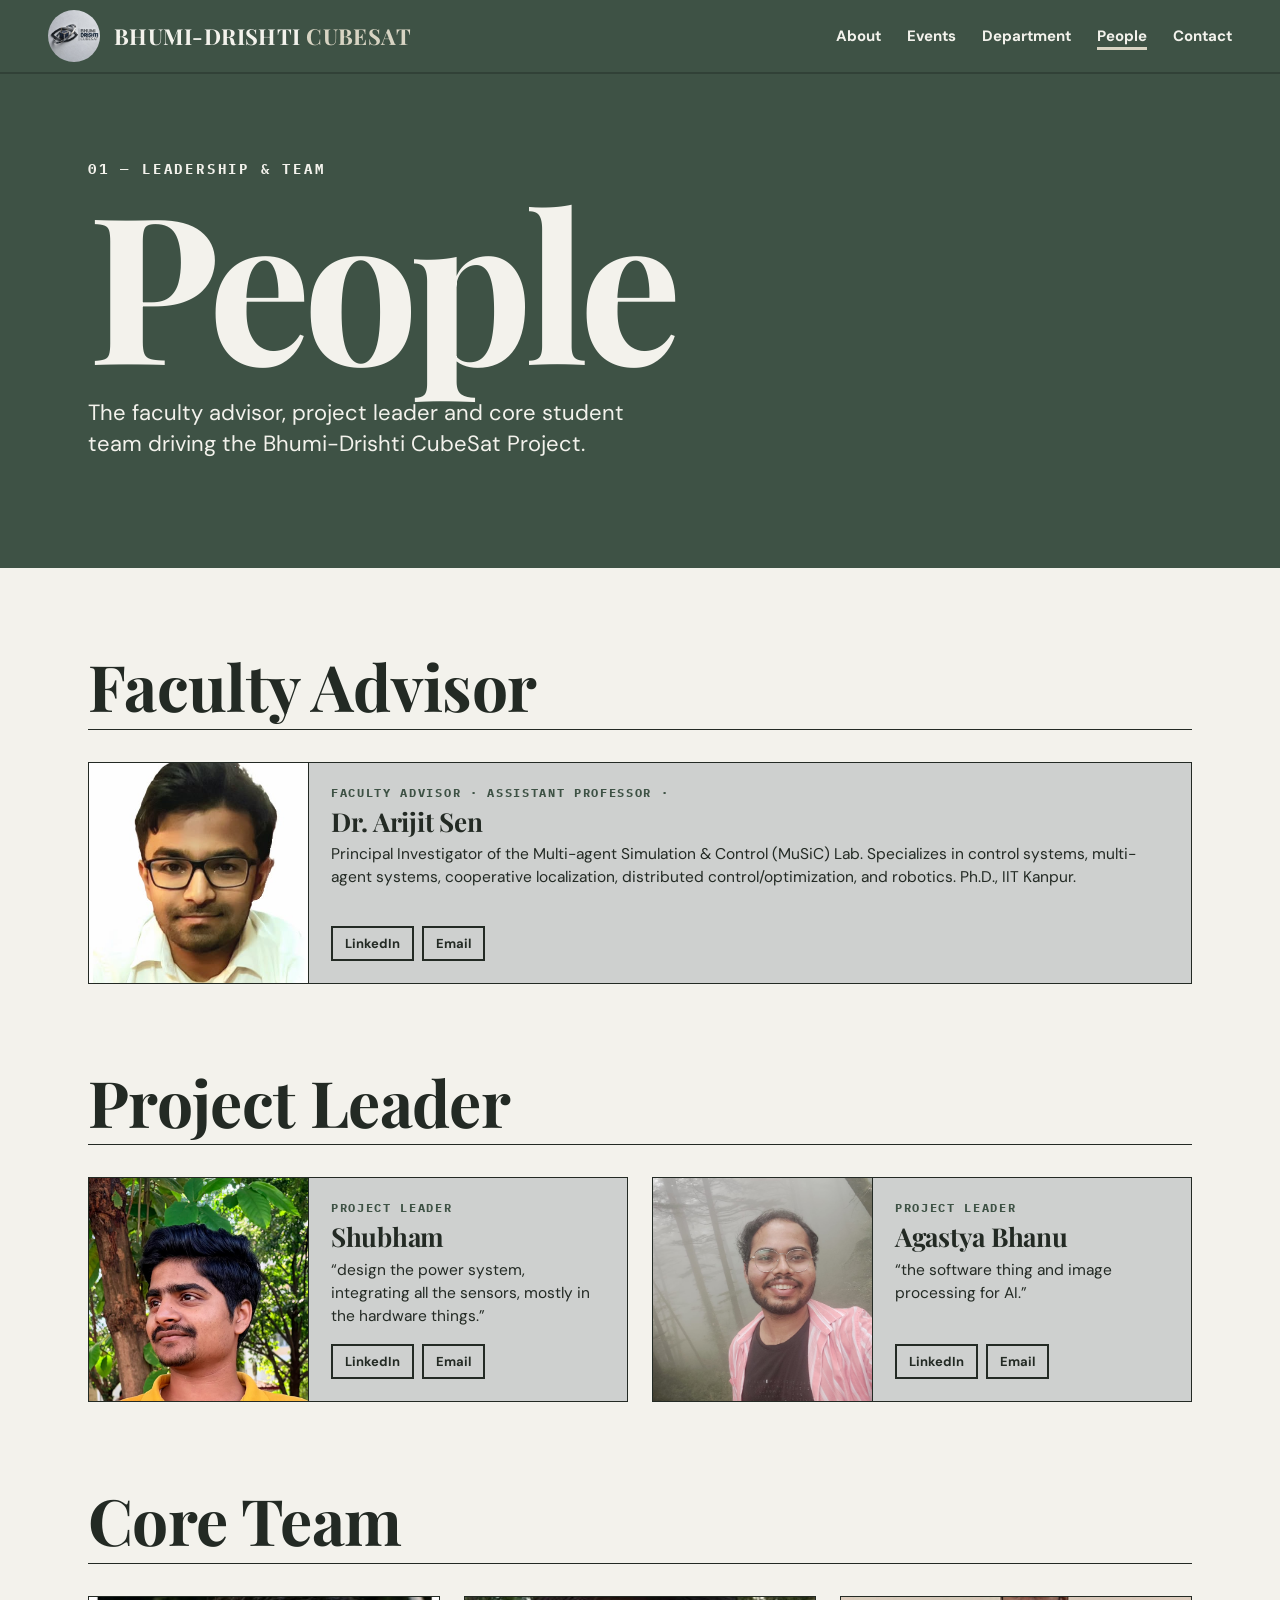
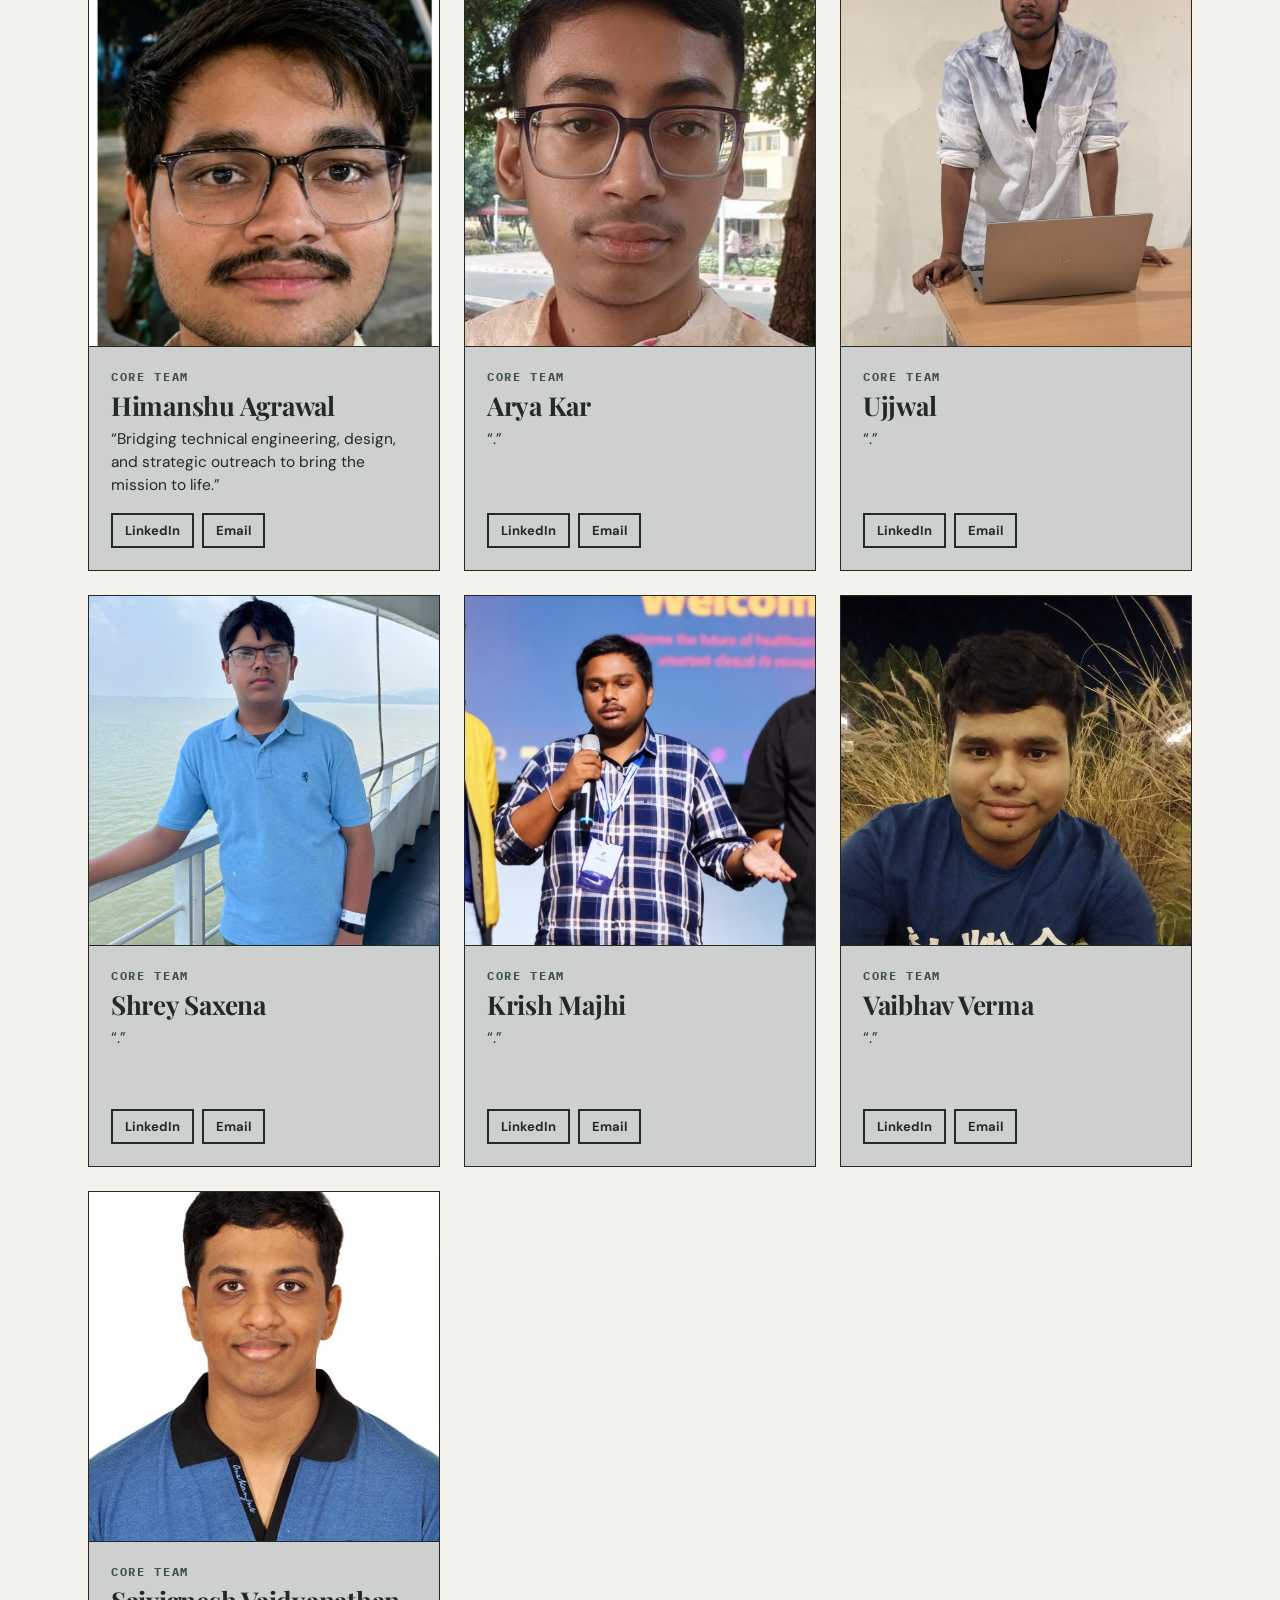
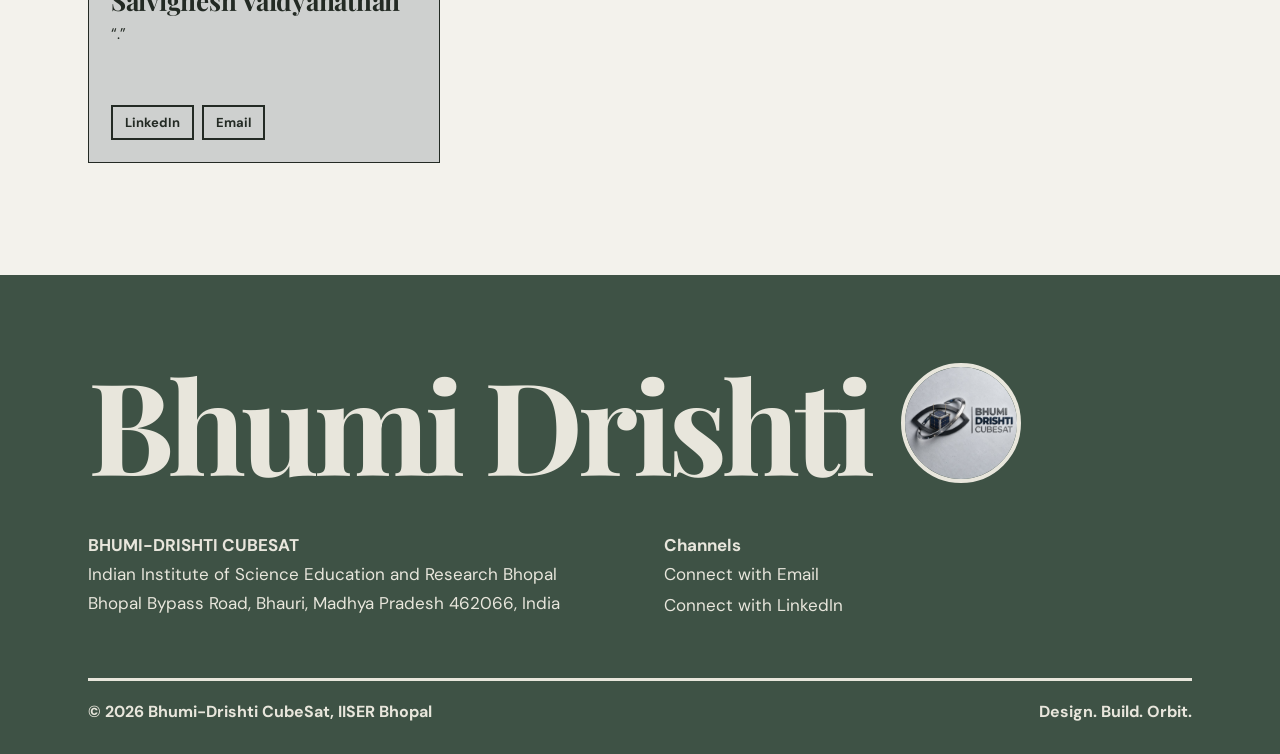
==== people.html @ 3fedf67e "Update people.html" ====
<!doctype html>
<html lang="en">
<head>
<meta charset="utf-8">
<meta name="viewport" content="width=device-width, initial-scale=1">
<title>People | Bhumi-Drishti, CubeSat</title>
<meta name="description" content="Faculty Advisor and team of the Bhumi-Drishti CubeSat Project, IISER Bhopal.">
<link rel="icon" href="bhumidrishtilogo.png">
<link rel="stylesheet" href="https://fonts.googleapis.com/css2?family=DM+Sans:wght@400;500;700&family=IBM+Plex+Mono:wght@500;600&family=Playfair+Display:wght@700;900&display=swap">
<link rel="stylesheet" href="style.css?v=6">
</head>
<body>
<div id="page">
<header class="nav-bar">
  <a class="brand" href="index.html"><img src="bhumidrishtilogo.png" alt="Bhumi Drishti CubeSat"><span>BHUMI-DRISHTI <em>CUBESAT</em></span></a>
  <button id="burger" class="burger" type="button" aria-label="Open menu" aria-expanded="false" aria-controls="siteNav"><span></span><span></span><span></span></button>
  <nav class="nav" id="siteNav">
    <a href="index.html#about">About</a><a href="index.html#initiatives">Events</a><a href="index.html#department">Department</a><a href="people.html" class="active" aria-current="page">People</a><a href="#contact">Contact</a>
  </nav>
</header>
<main id="top">
<section class="page-hero"><div class="wrap">
  <div class="eyebrow">01 — LEADERSHIP &amp; TEAM</div>
  <h1><span class="h1a">People</span><span class="h1a accent" style="animation-delay:.15s"></span></h1>
 <p class="lead">The faculty advisor, project leader and core student team driving the Bhumi-Drishti CubeSat Project.</p>
</div></section>
<section class="grp wrap"><h2 class="gt rv">Faculty Advisor</h2><div class="pgrid one"><article class="pcard rv a0 wide"><div class="ava"><span aria-hidden="true">BP</span><img src="cubesat people/arijitsen.png" alt="Dr. Arijit Sen" loading="lazy" onerror="this.remove()"></div><div class="pbody"><small>FACULTY ADVISOR · ASSISTANT PROFESSOR · </small><h3>Dr. Arijit Sen</h3><p>Principal Investigator of the Multi-agent Simulation & Control (MuSiC) Lab. Specializes in control systems, multi-agent systems, cooperative localization, distributed control/optimization, and robotics. Ph.D., IIT Kanpur.</p><div class="plinks"><a href="https://www.linkedin.com/in/arijit-sen-952414204/" target="_blank" rel="noopener">LinkedIn</a><a href="ajsen@iiserb.ac.in" target="_blank" rel="noopener">Email</a></div></div></article></div></section>
<section class="grp wrap"><h2 class="gt rv">Project Leader</h2><div class="pgrid two"><article class="pcard rv a0 wide"><div class="ava"><span aria-hidden="true">IA</span><img src="cubesat people/shubham.png" alt="shubham" loading="lazy" onerror="this.remove()"></div><div class="pbody"><small>PROJECT LEADER</small><h3>Shubham </h3><p>“design the power system, integrating all the sensors, mostly in the hardware things.”</p><div class="plinks"><a href="https://www.linkedin.com/in/iiserb-shubham/" target="_blank" rel="noopener">LinkedIn</a><a href="shubh24@iiserb.ac.in" target="_blank" rel="noopener">Email</a></div></div></article><article class="pcard rv a1 wide"><div class="ava"><span aria-hidden="true">PT</span><img src="cubesat people/agastya.png" alt="Agastya Bhanu" loading="lazy" onerror="this.remove()"></div><div class="pbody"><small>PROJECT LEADER</small><h3>Agastya Bhanu</h3><p>“the software thing and image processing for AI.”</p><div class="plinks"><a href="https://www.linkedin.com/in/agastya-bhanu/" target="_blank" rel="noopener">LinkedIn</a><a href="agastya24@iiserb.ac.in" target="_blank" rel="noopener">Email</a></div></div></article></div></section>
<section class="grp wrap"><h2 class="gt rv">Core Team</h2><div class="pgrid seven"><article class="pcard rv a0"><div class="ava"><span aria-hidden="true">SS</span><img src="cubesat people/himanshu.png" alt="Himanshu Agrawal" loading="lazy" onerror="this.remove()"></div><div class="pbody"><small>CORE TEAM</small><h3>Himanshu Agrawal</h3><p>“Bridging technical engineering, design, and strategic outreach to bring the mission to life.”</p><div class="plinks"><a href="https://www.linkedin.com/in/himanshu-agrawal-498499416/" target="_blank" rel="noopener">LinkedIn</a><a href="himanshuagrawal26@iiserb.ac.in" target="_blank" rel="noopener">Email</a></div></div></article><article class="pcard rv a1"><div class="ava"><span aria-hidden="true">RT</span><img src="cubesat people/arya.png" alt="Arya Kar" loading="lazy" onerror="this.remove()"></div><div class="pbody"><small>CORE TEAM</small><h3>Arya Kar</h3><p>“.”</p><div class="plinks"><a href="https://www.linkedin.com/in/arya-kar-3a9b99368/" target="_blank" rel="noopener">LinkedIn</a><a href="aryakar26@iiserb.ac.in" target="_blank" rel="noopener">Email</a></div></div></article><article class="pcard rv a2"><div class="ava"><span aria-hidden="true">SS</span><img src="cubesat people/ujjwal.png" alt="Ujjwal" loading="lazy" onerror="this.remove()"></div><div class="pbody"><small>CORE TEAM</small><h3>Ujjwal</h3><p>“.”</p><div class="plinks"><a href="https://www.linkedin.com/in/ujjwal-garg-706027409/" target="_blank" rel="noopener">LinkedIn</a><a href="ujjwal26@iiserb.ac.in" target="_blank" rel="noopener">Email</a></div></div></article><article class="pcard rv a0"><div class="ava"><span aria-hidden="true">GD</span><img src="cubesat people/shrey.png" alt="Shrey Saxena" loading="lazy" onerror="this.remove()"></div><div class="pbody"><small>CORE TEAM</small><h3>Shrey Saxena</h3><p>“.”</p><div class="plinks"><a href="https://www.linkedin.com/in/shrey-saxena-974b92446/" target="_blank" rel="noopener">LinkedIn</a><a href="shrey25@iiserb.ac.in" target="_blank" rel="noopener">Email</a></div></div></article><article class="pcard rv a1"><div class="ava"><span aria-hidden="true">AB</span><img src="cubesat people/krish.png" alt="Krish Majhi" loading="lazy" onerror="this.remove()"></div><div class="pbody"><small>CORE TEAM</small><h3>Krish Majhi</h3><p>“.”</p><div class="plinks"><a href="https://www.linkedin.com/in/krish-majhi-144a372b3/" target="_blank" rel="noopener">LinkedIn</a><a href="krishm25@iiserb.ac.in" target="_blank" rel="noopener">Email</a></div></div></article><article class="pcard rv a2"><div class="ava"><span aria-hidden="true">MD</span><img src="cubesat people/vaibhav.png" alt="Vaibhav Verma" loading="lazy" onerror="this.remove()"></div><div class="pbody"><small>CORE TEAM</small><h3>Vaibhav Verma</h3><p>“.”</p><div class="plinks"><a href="https://www.linkedin.com/in/vaibhav-verma-11aba7294/" target="_blank" rel="noopener">LinkedIn</a><a href="vaibhav25@iiserb.ac.in" target="_blank" rel="noopener">Email</a></div></div></article><article class="pcard rv a0"><div class="ava"><span aria-hidden="true">PK</span><img src="cubesat people/saivignesh.png" alt="Saivignesh Vaidyanathan" loading="lazy" onerror="this.remove()"></div><div class="pbody"><small>CORE TEAM</small><h3>Saivignesh Vaidyanathan</h3><p>“.”</p><div class="plinks"><a href="https://www.linkedin.com/in/saivignesh-vaidyanathan-325b4b306/" target="_blank" rel="noopener">LinkedIn</a><a href="saivignesh23@iiserb.ac.in" target="_blank" rel="noopener">Email</a></div></div></article></div></section>
</main>
<footer id="contact" class="foot">
  <div class="wrap">
    <div class="rv hello"><div class="big">Bhumi Drishti</div><img src="bhumidrishtilogo.png" alt="Bhumi-Drishti CubeSat logo"></div>
    <div class="cols">
    <div><strong>BHUMI-DRISHTI CUBESAT</strong><br>Indian Institute of Science Education and Research Bhopal<br>Bhopal Bypass Road, Bhauri, Madhya Pradesh 462066, India</div>
 <div class="links">
                <strong>Channels</strong>
                <a href="mailto:bhumidrishti.official@gmail.com">Connect with Email</a>
                <a href="https://www.linkedin.com/company/bhumi-drishti-cubesat" target="_blank" rel="noopener">Connect with LinkedIn</a>
               </div>
        </div>
        <div class="legal">
          <span>© 2026 Bhumi-Drishti CubeSat, IISER Bhopal</span>
          <span>Design. Build. Orbit.</span>
        </div>
      </div>
    </footer>
</div>
<script>
/* Burger menu: self-contained so it works regardless of script.js version */
(function () {
  var burger = document.getElementById('burger');
  var nav = document.getElementById('siteNav');
  if (!burger || !nav) return;
  function setMenu(open) {
    burger.classList.toggle('open', open);
    nav.classList.toggle('open', open);
    burger.setAttribute('aria-expanded', open ? 'true' : 'false');
    burger.setAttribute('aria-label', open ? 'Close menu' : 'Open menu');
  }
  burger.addEventListener('click', function () { setMenu(!nav.classList.contains('open')); });
  nav.addEventListener('click', function (e) { if (e.target.closest && e.target.closest('a')) setMenu(false); });
  document.addEventListener('keydown', function (e) { if (e.key === 'Escape') setMenu(false); });
  window.addEventListener('resize', function () { if (window.innerWidth > 800) setMenu(false); });
})();
</script>
<script src="script.js?v=6"></script>
</body>
</html>
---- style.css ----
/* ===== Tokens: Sage & Sand ===== */
:root{
  --bg:#F3F2EC;--ink:#232A24;--p:#3E5245;--pt:#F3F2EC;--a:#D8D4C3;--h:#6F8574;--ht:#fff;--d:#1F2923;--dt:#E8E6DC;
  --fbg:#3E5245;--fbt:#E8E6DC;--sc:rgba(35,42,36,.22);
  --fd:'Playfair Display',Georgia,serif;--fb:'DM Sans',system-ui,sans-serif;--fm:'IBM Plex Mono',ui-monospace,monospace;
  --bw:1px;--tr:-.01em;--dw:700;
  --eo:cubic-bezier(.23,1,.32,1);--eio:cubic-bezier(.77,0,.175,1);--drawer:cubic-bezier(.32,.72,0,1);
}

/* ===== Base ===== */
*{box-sizing:border-box}
html{scroll-behavior:smooth;scroll-padding-top:84px}
body{margin:0;font-family:var(--fb);background:var(--bg);color:var(--ink)}
#page{overflow-x:clip}
a{color:inherit}
:focus-visible{outline:3px solid var(--a);outline-offset:3px}
.wrap{max-width:1200px;margin:0 auto;padding:0 48px}
.eyebrow{font-family:var(--fm);font-weight:700;letter-spacing:.2em;font-size:14px}
.eyebrow.red{color:var(--h)}.eyebrow.gold{color:var(--a)}
h1,h2,h3{font-family:var(--fd);font-weight:var(--dw);letter-spacing:var(--tr);margin:0}
.sec{padding:112px 0}

/* ===== Press feedback (every pressable element) ===== */
.btn,.plinks a,.burger{transition:transform 160ms var(--eo),background-color 150ms ease,color 150ms ease}
.btn:active,.plinks a:active,.burger:active{transform:scale(.97)}

/* ===== Nav ===== */
.nav-bar{position:sticky;top:0;z-index:100;background:var(--p);color:var(--pt);padding:10px 48px;display:flex;flex-wrap:wrap;gap:12px;align-items:center;justify-content:space-between;box-shadow:0 2px 0 rgba(0,0,0,.2)}
.brand{display:flex;align-items:center;gap:14px;text-decoration:none;font-family:var(--fd);font-weight:var(--dw);font-size:22px;letter-spacing:.02em}
.brand img{width:52px;height:52px;border-radius:50%;display:block}
.brand em{color:var(--a);font-style:normal}
.nav{display:flex;flex-wrap:wrap;gap:26px;align-items:center;font-weight:700;font-size:15px}
.nav a{text-decoration:none;position:relative}
.nav a::after{content:"";position:absolute;left:0;bottom:-4px;height:3px;width:100%;background:var(--a);transform:scaleX(0);transform-origin:left;transition:transform 150ms var(--eo)}
.nav a.active::after{transform:scaleX(1)}
.burger{display:none;width:48px;height:48px;padding:0;background:transparent;border:var(--bw) solid currentColor;color:inherit;cursor:pointer;flex-direction:column;justify-content:center;align-items:center;gap:6px}
.burger span{display:block;width:24px;height:3px;background:currentColor;transition:transform 200ms var(--eo),opacity 120ms ease}
.burger.open span:nth-child(1){transform:translateY(9px) rotate(45deg)}
.burger.open span:nth-child(2){opacity:0}
.burger.open span:nth-child(3){transform:translateY(-9px) rotate(-45deg)}

/* ===== Hero ===== */
.hero{background:var(--p);color:var(--pt);position:relative;padding:72px 0 0;overflow:hidden}
.hero-logo{position:absolute;right:-90px;top:-40px;width:480px;height:480px;border-radius:50%;border:14px solid var(--h);overflow:hidden}
.hero-logo img{width:100%;height:100%;display:block;animation:spin 40s linear infinite}
.hero .wrap{position:relative}
h1{margin-top:12px;font-size:clamp(64px,13vw,184px);line-height:.88;letter-spacing:-.04em}
.accent{color:var(--a)}
.h1a{display:inline-block;animation:rise 700ms var(--eo) both}
.h1a.accent{animation-delay:80ms}
.lead{max-width:560px;font-size:22px;line-height:1.4;margin:28px 0 36px;animation:rise 700ms var(--eo) 160ms both}
.hero .btn{animation:rise 700ms var(--eo) 240ms both}
.btn{display:inline-block;background:var(--a);color:var(--d);font-weight:700;padding:18px 32px;border:var(--bw) solid var(--ink);text-decoration:none;font-size:17px}
.btn.alt{background:var(--p);color:var(--pt);border-color:var(--a);padding:16px 28px;font-size:15px}
.chart{position:relative;margin-top:48px;height:220px;display:flex;align-items:flex-end;gap:14px}
.chart i{flex:1;height:var(--bh);background:var(--h);transform-origin:bottom;animation:grow 800ms var(--eo) both}
.chart i:nth-child(even){background:var(--a)}
.chart i:nth-child(2){animation-delay:60ms}.chart i:nth-child(3){animation-delay:120ms}.chart i:nth-child(4){animation-delay:180ms}
.chart i:nth-child(5){animation-delay:240ms}.chart i:nth-child(6){animation-delay:300ms}.chart i:nth-child(7){animation-delay:360ms}
.chart svg{position:absolute;inset:0 48px;width:calc(100% - 96px);height:100%}
.chart path{stroke:#fff;stroke-dasharray:1200;stroke-dashoffset:1200;animation:draw 1800ms var(--eio) 500ms forwards}

/* ===== About ===== */
.about{display:flex;flex-wrap:wrap;gap:56px}
.about>div{flex:1 1 360px}
h2{font-size:clamp(44px,6vw,96px);line-height:.95;margin-top:16px}
mark{background:var(--a);color:var(--d);padding:0 10px}
.copy{font-size:19px;line-height:1.6}
.copy p{margin:0 0 20px}
.copy .slogan{font-family:var(--fd);font-weight:var(--dw);font-size:32px;color:var(--p);margin:0}

/* ===== Initiatives ===== */
.band-accent{background:var(--a);color:var(--d)}
.big{font-family:var(--fd);font-weight:var(--dw);font-size:clamp(48px,8vw,120px);line-height:.92;letter-spacing:var(--tr);margin:12px 0 16px}
.sub{font-size:20px;max-width:620px;margin:0 0 56px}
.grid{display:grid;grid-template-columns:repeat(auto-fit,minmax(260px,1fr));gap:24px}
.card,.pcard{position:relative;isolation:isolate;border:var(--bw) solid var(--ink);transition:transform 200ms var(--eo)}
.card::before,.pcard::before{content:"";position:absolute;inset:0;z-index:-1;background:var(--sc);transition:transform 200ms var(--eo)}
.card{padding:28px;min-height:230px;display:flex;flex-direction:column;gap:10px}
.card small{font-family:var(--fm);font-weight:700;font-size:13px;letter-spacing:.14em}
.card h3{font-size:30px;line-height:1}
.card p{margin:0;font-size:16px;line-height:1.5}
.k0{background:#fff;color:var(--ink)}.k1{background:var(--p);color:var(--pt)}.k2{background:var(--h);color:var(--ht)}.k3{background:var(--d);color:var(--a)}

/* ===== Department ===== */
.band-dark{background:var(--d);color:var(--dt)}
.dept{display:flex;flex-wrap:wrap;gap:56px;align-items:center}
.dept>div{flex:1 1 360px}
.dept h2{margin-bottom:24px}.hot{color:var(--h)}
.dept p{font-size:18px;line-height:1.6;margin:0 0 16px}.dept .btn{margin-top:16px}
.stats{display:grid;grid-template-columns:repeat(2,minmax(0,1fr));gap:20px}
.stat{padding:32px 24px;font-weight:700}
.stat b{display:block;font-family:var(--fd);font-weight:var(--dw);font-size:56px;line-height:1}
.s1{background:var(--a);color:var(--d)}.s2{background:var(--h);color:var(--ht)}
.s3{background:var(--p);color:var(--pt);grid-column:span 2}

/* ===== Footer ===== */
.foot{background:var(--fbg);color:var(--fbt);padding:88px 0 32px}
.hello{display:flex;flex-wrap:wrap;align-items:center;gap:32px}
.hello .big{margin:0;font-size:clamp(56px,10vw,150px);line-height:.9;letter-spacing:-.04em}
.hello img{width:120px;height:120px;border-radius:50%;border:4px solid currentColor;animation:spin 40s linear infinite}
.cols{display:flex;flex-wrap:wrap;gap:48px;margin-top:48px;font-size:17px;line-height:1.7}
.cols>div{flex:1 1 260px}
.links{display:flex;flex-direction:column}
.links a{text-decoration:none;width:max-content;border-bottom:2px solid transparent;transition:border-color 150ms ease}
.legal{margin-top:56px;padding-top:20px;border-top:3px solid currentColor;display:flex;flex-wrap:wrap;justify-content:space-between;gap:12px;font-weight:700}

/* ===== People ===== */
.page-hero{background:var(--p);color:var(--pt);padding:88px 0 72px;overflow:hidden}
.page-hero h1{font-size:clamp(72px,16vw,220px)}
.grp{padding-top:88px}
.gt{font-size:clamp(36px,5vw,64px);margin:0 0 32px;padding-bottom:12px;border-bottom:var(--bw) solid var(--ink)}
.pgrid{display:grid;grid-template-columns:repeat(auto-fill,minmax(260px,1fr));gap:24px}
.pgrid.one{grid-template-columns:minmax(0,1fr)}
.pgrid.two{grid-template-columns:repeat(auto-fit,minmax(340px,1fr))}
.pcard{background:#fff;display:flex;flex-direction:column}
.pcard.wide{flex-direction:row;flex-wrap:wrap}
.ava{position:relative;aspect-ratio:1/1;overflow:hidden;border-bottom:var(--bw) solid var(--ink);display:flex;align-items:center;justify-content:center;font-family:var(--fd);font-weight:var(--dw);font-size:64px}
.pcard.wide .ava{flex:0 0 220px;border-bottom:0;border-right:var(--bw) solid var(--ink)}
.a0 .ava{background:var(--a);color:var(--d)}.a1 .ava{background:var(--h);color:var(--ht)}.a2 .ava{background:var(--p);color:var(--pt)}
.ava img{position:absolute;inset:0;width:100%;height:100%;object-fit:cover;transition:transform 250ms var(--eo)}
.pbody{padding:22px;display:flex;flex-direction:column;gap:8px;flex:1 1 220px}
.pbody small{font-family:var(--fm);font-weight:700;font-size:12px;letter-spacing:.14em;color:var(--p)}
.pbody h3{font-size:26px;line-height:1.05}
.pbody p{margin:0;font-size:15.5px;line-height:1.5;flex:1;letter-spacing:0;font-family:var(--fb);font-weight:400}
.plinks{display:flex;flex-wrap:wrap;gap:8px;margin-top:8px}
.plinks a{font-weight:700;font-size:13px;text-decoration:none;padding:7px 12px;border:2px solid var(--ink)}
.grp:last-of-type{padding-bottom:112px}

/* ===== Hover: only on devices that really hover ===== */
@media (hover:hover) and (pointer:fine){
  .btn:hover{transform:translate(-3px,-3px)}
  .btn:active{transform:translate(-3px,-3px) scale(.97)}
  .nav a:hover::after{transform:scaleX(1)}
  .card:hover,.pcard:hover{transform:translate(-4px,-4px)}
  .card:hover::before,.pcard:hover::before{transform:translate(8px,8px)}
  .pcard:hover .ava img{transform:scale(1.05)}
  .plinks a:hover{background:var(--ink);color:#fff}
  .links a:hover{border-color:currentColor}
}

/* ===== Scroll reveal (transition, so it can be interrupted) ===== */
.js .rv{opacity:0;transform:translateY(16px);transition:opacity 450ms var(--eo) calc(var(--i,0)*60ms),transform 450ms var(--eo) calc(var(--i,0)*60ms)}
.js .rv.in{opacity:1;transform:none}

@keyframes grow{from{transform:scaleY(.04)}to{transform:scaleY(1)}}
@keyframes draw{to{stroke-dashoffset:0}}
@keyframes spin{to{transform:rotate(360deg)}}
@keyframes rise{from{opacity:0;transform:translateY(32px)}to{opacity:1;transform:none}}
@keyframes fade{from{opacity:0}to{opacity:1}}

/* ===== Small screens: burger panel (transform + opacity only) ===== */
@media (max-width:800px){
  .burger{display:flex;flex:0 0 auto;margin-left:auto}
  .nav-bar{flex-wrap:wrap;align-items:center}
  .brand{flex:1 1 0;min-width:0;font-size:15px;line-height:1.15}
  .brand img{width:44px;height:44px}
  html{scroll-padding-top:72px}
  .nav{position:absolute;top:100%;left:0;right:0;flex-direction:column;align-items:stretch;gap:0;padding:4px 24px 20px;background:var(--p);box-shadow:0 18px 30px rgba(0,0,0,.25);
    transform-origin:top right;opacity:0;transform:translateY(-8px) scale(.98);visibility:hidden;pointer-events:none;
    transition:opacity 150ms var(--eo),transform 150ms var(--eo),visibility 0s 150ms}
  .nav.open{opacity:1;transform:none;visibility:visible;pointer-events:auto;transition:opacity 220ms var(--drawer),transform 220ms var(--drawer),visibility 0s}
  .nav>*{opacity:0;transform:translateY(-6px);transition:opacity 120ms ease,transform 120ms var(--eo)}
  .nav.open>*{opacity:1;transform:none;transition:opacity 220ms var(--eo) var(--d,0ms),transform 220ms var(--eo) var(--d,0ms)}
  .nav>:nth-child(1){--d:40ms}.nav>:nth-child(2){--d:80ms}.nav>:nth-child(3){--d:120ms}.nav>:nth-child(4){--d:160ms}.nav>:nth-child(5){--d:200ms}.nav>:nth-child(6){--d:240ms}
  .nav a{padding:16px 4px;font-size:20px;border-top:2px solid rgba(255,255,255,.25)}
  .nav a::after{display:none}
  .nav   .pcard.wide .ava{flex:1 1 100%;border-right:0;border-bottom:var(--bw) solid var(--ink);aspect-ratio:16/10}
  .pgrid.two{grid-template-columns:minmax(0,1fr)}
}
@media (max-width:700px){.wrap{padding:0 24px}.nav-bar{padding:10px 24px}.hero-logo{width:300px;height:300px;right:-120px}}

/* ===== Reduced motion: keep fades, drop movement ===== */
@media (prefers-reduced-motion:reduce){
  *,*::before,*::after{animation-duration:.01ms!important;animation-iteration-count:1!important}
  html{scroll-behavior:auto}
  .hero-logo img,.hello img{animation:none!important}
  .chart path{stroke-dashoffset:0;animation:none}
  .h1a,.lead,.hero .btn{animation:fade 200ms ease both}
  .js .rv{transform:none;transition:opacity 200ms ease}
  .card:hover,.pcard:hover,.btn:hover{transform:none}
  .card:hover::before,.pcard:hover::before{transform:none}
}
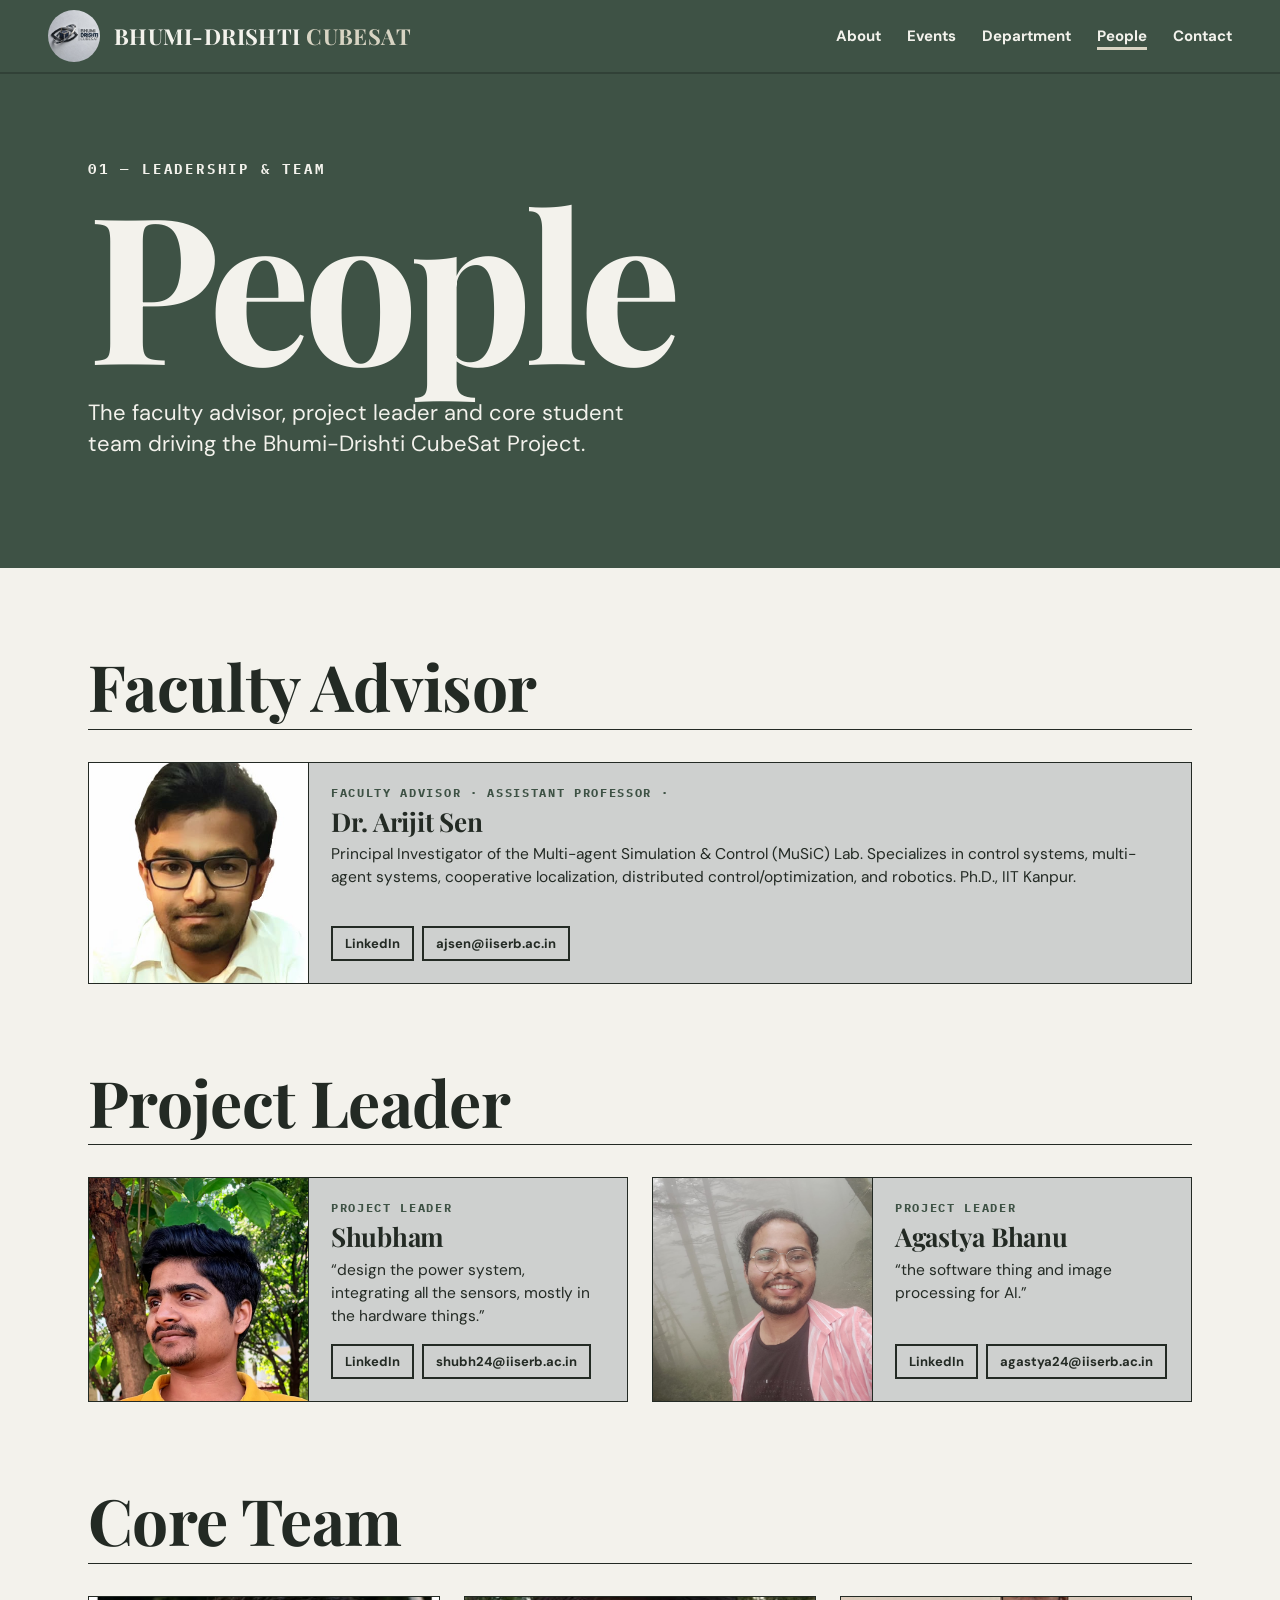
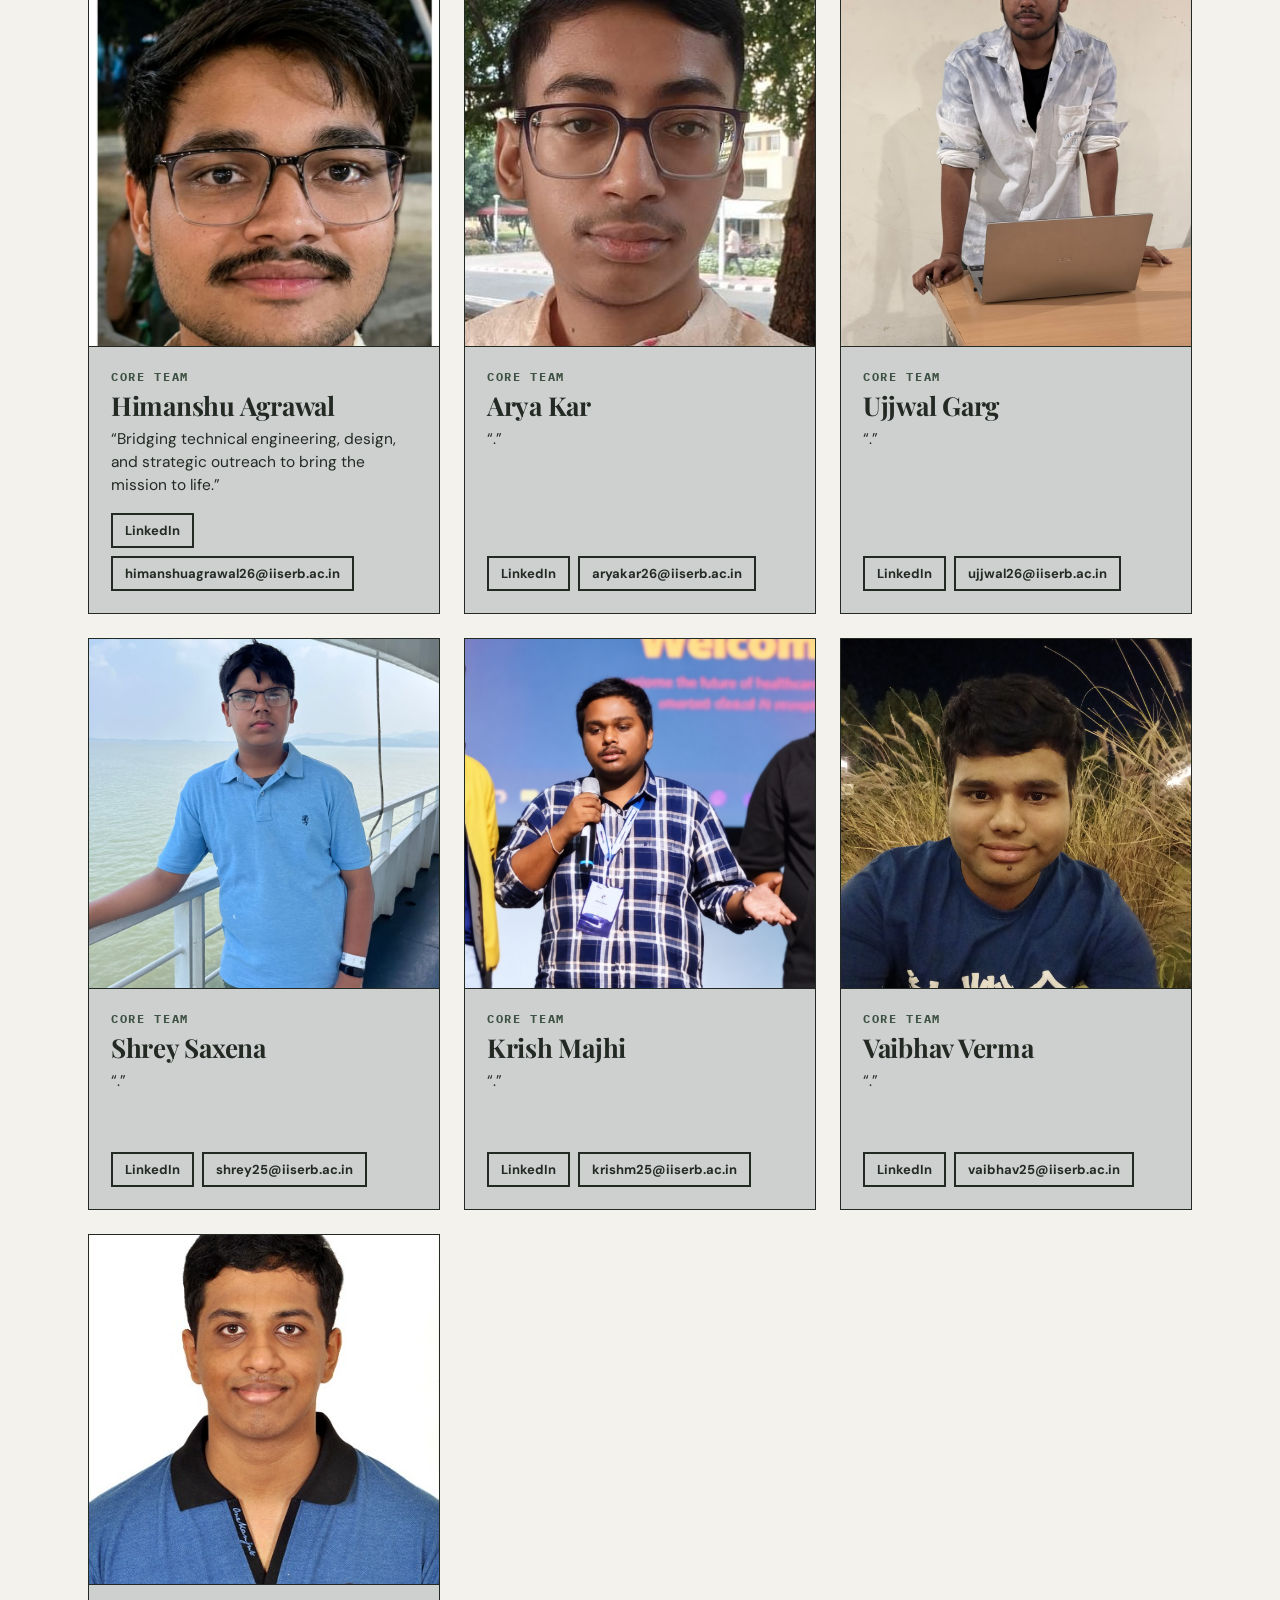
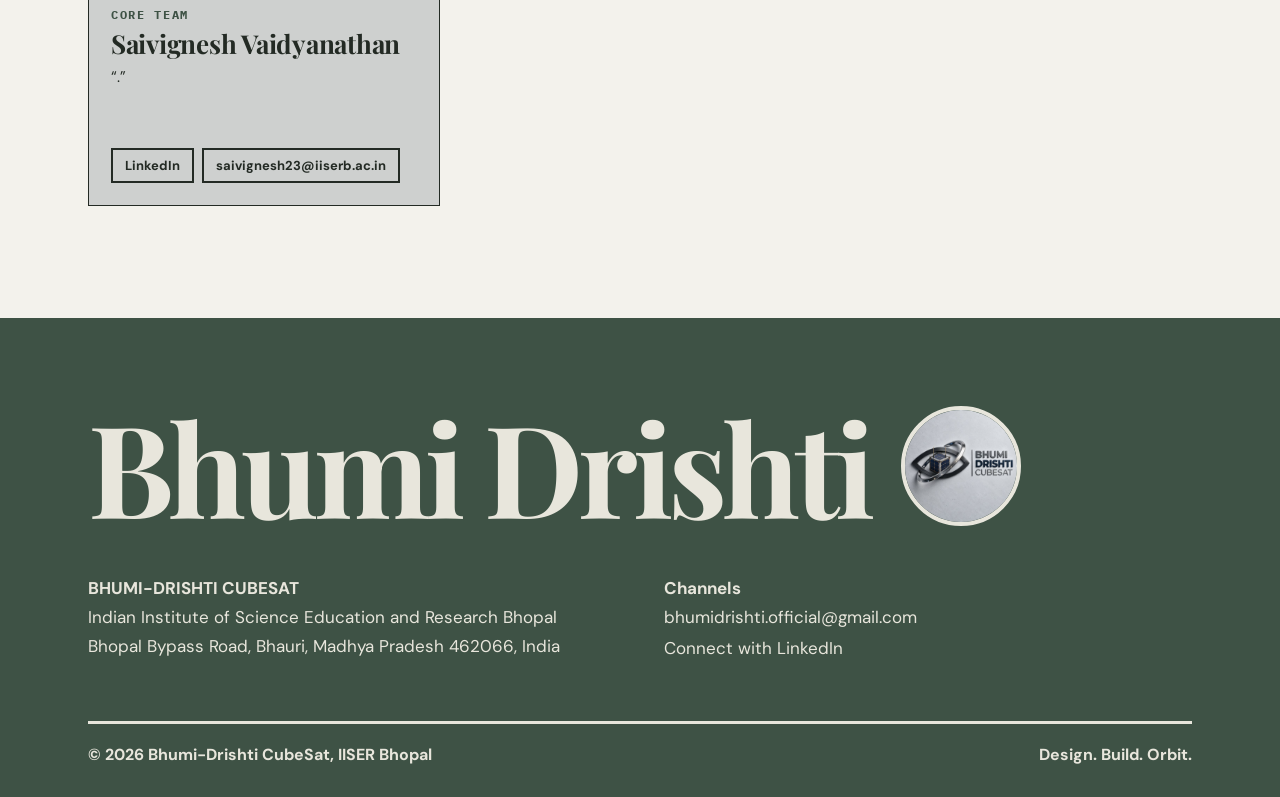
==== commit f8ecb9bf: "Update people.html" ====
--- a/people.html
+++ b/people.html
@@ -24,9 +24,9 @@
   <h1><span class="h1a">People</span><span class="h1a accent" style="animation-delay:.15s"></span></h1>
  <p class="lead">The faculty advisor, project leader and core student team driving the Bhumi-Drishti CubeSat Project.</p>
 </div></section>
-<section class="grp wrap"><h2 class="gt rv">Faculty Advisor</h2><div class="pgrid one"><article class="pcard rv a0 wide"><div class="ava"><span aria-hidden="true">BP</span><img src="cubesat people/arijitsen.png" alt="Dr. Arijit Sen" loading="lazy" onerror="this.remove()"></div><div class="pbody"><small>FACULTY ADVISOR · ASSISTANT PROFESSOR · </small><h3>Dr. Arijit Sen</h3><p>Principal Investigator of the Multi-agent Simulation & Control (MuSiC) Lab. Specializes in control systems, multi-agent systems, cooperative localization, distributed control/optimization, and robotics. Ph.D., IIT Kanpur.</p><div class="plinks"><a href="https://www.linkedin.com/in/arijit-sen-952414204/" target="_blank" rel="noopener">LinkedIn</a><a href="ajsen@iiserb.ac.in" target="_blank" rel="noopener">Email</a></div></div></article></div></section>
-<section class="grp wrap"><h2 class="gt rv">Project Leader</h2><div class="pgrid two"><article class="pcard rv a0 wide"><div class="ava"><span aria-hidden="true">IA</span><img src="cubesat people/shubham.png" alt="shubham" loading="lazy" onerror="this.remove()"></div><div class="pbody"><small>PROJECT LEADER</small><h3>Shubham </h3><p>“design the power system, integrating all the sensors, mostly in the hardware things.”</p><div class="plinks"><a href="https://www.linkedin.com/in/iiserb-shubham/" target="_blank" rel="noopener">LinkedIn</a><a href="shubh24@iiserb.ac.in" target="_blank" rel="noopener">Email</a></div></div></article><article class="pcard rv a1 wide"><div class="ava"><span aria-hidden="true">PT</span><img src="cubesat people/agastya.png" alt="Agastya Bhanu" loading="lazy" onerror="this.remove()"></div><div class="pbody"><small>PROJECT LEADER</small><h3>Agastya Bhanu</h3><p>“the software thing and image processing for AI.”</p><div class="plinks"><a href="https://www.linkedin.com/in/agastya-bhanu/" target="_blank" rel="noopener">LinkedIn</a><a href="agastya24@iiserb.ac.in" target="_blank" rel="noopener">Email</a></div></div></article></div></section>
-<section class="grp wrap"><h2 class="gt rv">Core Team</h2><div class="pgrid seven"><article class="pcard rv a0"><div class="ava"><span aria-hidden="true">SS</span><img src="cubesat people/himanshu.png" alt="Himanshu Agrawal" loading="lazy" onerror="this.remove()"></div><div class="pbody"><small>CORE TEAM</small><h3>Himanshu Agrawal</h3><p>“Bridging technical engineering, design, and strategic outreach to bring the mission to life.”</p><div class="plinks"><a href="https://www.linkedin.com/in/himanshu-agrawal-498499416/" target="_blank" rel="noopener">LinkedIn</a><a href="himanshuagrawal26@iiserb.ac.in" target="_blank" rel="noopener">Email</a></div></div></article><article class="pcard rv a1"><div class="ava"><span aria-hidden="true">RT</span><img src="cubesat people/arya.png" alt="Arya Kar" loading="lazy" onerror="this.remove()"></div><div class="pbody"><small>CORE TEAM</small><h3>Arya Kar</h3><p>“.”</p><div class="plinks"><a href="https://www.linkedin.com/in/arya-kar-3a9b99368/" target="_blank" rel="noopener">LinkedIn</a><a href="aryakar26@iiserb.ac.in" target="_blank" rel="noopener">Email</a></div></div></article><article class="pcard rv a2"><div class="ava"><span aria-hidden="true">SS</span><img src="cubesat people/ujjwal.png" alt="Ujjwal" loading="lazy" onerror="this.remove()"></div><div class="pbody"><small>CORE TEAM</small><h3>Ujjwal</h3><p>“.”</p><div class="plinks"><a href="https://www.linkedin.com/in/ujjwal-garg-706027409/" target="_blank" rel="noopener">LinkedIn</a><a href="ujjwal26@iiserb.ac.in" target="_blank" rel="noopener">Email</a></div></div></article><article class="pcard rv a0"><div class="ava"><span aria-hidden="true">GD</span><img src="cubesat people/shrey.png" alt="Shrey Saxena" loading="lazy" onerror="this.remove()"></div><div class="pbody"><small>CORE TEAM</small><h3>Shrey Saxena</h3><p>“.”</p><div class="plinks"><a href="https://www.linkedin.com/in/shrey-saxena-974b92446/" target="_blank" rel="noopener">LinkedIn</a><a href="shrey25@iiserb.ac.in" target="_blank" rel="noopener">Email</a></div></div></article><article class="pcard rv a1"><div class="ava"><span aria-hidden="true">AB</span><img src="cubesat people/krish.png" alt="Krish Majhi" loading="lazy" onerror="this.remove()"></div><div class="pbody"><small>CORE TEAM</small><h3>Krish Majhi</h3><p>“.”</p><div class="plinks"><a href="https://www.linkedin.com/in/krish-majhi-144a372b3/" target="_blank" rel="noopener">LinkedIn</a><a href="krishm25@iiserb.ac.in" target="_blank" rel="noopener">Email</a></div></div></article><article class="pcard rv a2"><div class="ava"><span aria-hidden="true">MD</span><img src="cubesat people/vaibhav.png" alt="Vaibhav Verma" loading="lazy" onerror="this.remove()"></div><div class="pbody"><small>CORE TEAM</small><h3>Vaibhav Verma</h3><p>“.”</p><div class="plinks"><a href="https://www.linkedin.com/in/vaibhav-verma-11aba7294/" target="_blank" rel="noopener">LinkedIn</a><a href="vaibhav25@iiserb.ac.in" target="_blank" rel="noopener">Email</a></div></div></article><article class="pcard rv a0"><div class="ava"><span aria-hidden="true">PK</span><img src="cubesat people/saivignesh.png" alt="Saivignesh Vaidyanathan" loading="lazy" onerror="this.remove()"></div><div class="pbody"><small>CORE TEAM</small><h3>Saivignesh Vaidyanathan</h3><p>“.”</p><div class="plinks"><a href="https://www.linkedin.com/in/saivignesh-vaidyanathan-325b4b306/" target="_blank" rel="noopener">LinkedIn</a><a href="saivignesh23@iiserb.ac.in" target="_blank" rel="noopener">Email</a></div></div></article></div></section>
+<section class="grp wrap"><h2 class="gt rv">Faculty Advisor</h2><div class="pgrid one"><article class="pcard rv a0 wide"><div class="ava"><span aria-hidden="true">BP</span><img src="cubesat people/arijitsen.png" alt="Dr. Arijit Sen" loading="lazy" onerror="this.remove()"></div><div class="pbody"><small>FACULTY ADVISOR · ASSISTANT PROFESSOR · </small><h3>Dr. Arijit Sen</h3><p>Principal Investigator of the Multi-agent Simulation & Control (MuSiC) Lab. Specializes in control systems, multi-agent systems, cooperative localization, distributed control/optimization, and robotics. Ph.D., IIT Kanpur.</p><div class="plinks"><a href="https://www.linkedin.com/in/arijit-sen-952414204/" target="_blank" rel="noopener">LinkedIn</a><a href="ajsen@iiserb.ac.in" target="_blank" rel="noopener">ajsen@iiserb.ac.in</a></div></div></article></div></section>
+<section class="grp wrap"><h2 class="gt rv">Project Leader</h2><div class="pgrid two"><article class="pcard rv a0 wide"><div class="ava"><span aria-hidden="true">IA</span><img src="cubesat people/shubham.png" alt="shubham" loading="lazy" onerror="this.remove()"></div><div class="pbody"><small>PROJECT LEADER</small><h3>Shubham </h3><p>“design the power system, integrating all the sensors, mostly in the hardware things.”</p><div class="plinks"><a href="https://www.linkedin.com/in/iiserb-shubham/" target="_blank" rel="noopener">LinkedIn</a><a href="shubh24@iiserb.ac.in" target="_blank" rel="noopener">shubh24@iiserb.ac.in</a></div></div></article><article class="pcard rv a1 wide"><div class="ava"><span aria-hidden="true">PT</span><img src="cubesat people/agastya.png" alt="Agastya Bhanu" loading="lazy" onerror="this.remove()"></div><div class="pbody"><small>PROJECT LEADER</small><h3>Agastya Bhanu</h3><p>“the software thing and image processing for AI.”</p><div class="plinks"><a href="https://www.linkedin.com/in/agastya-bhanu/" target="_blank" rel="noopener">LinkedIn</a><a href="agastya24@iiserb.ac.in" target="_blank" rel="noopener">agastya24@iiserb.ac.in</a></div></div></article></div></section>
+<section class="grp wrap"><h2 class="gt rv">Core Team</h2><div class="pgrid seven"><article class="pcard rv a0"><div class="ava"><span aria-hidden="true">SS</span><img src="cubesat people/himanshu.png" alt="Himanshu Agrawal" loading="lazy" onerror="this.remove()"></div><div class="pbody"><small>CORE TEAM</small><h3>Himanshu Agrawal</h3><p>“Bridging technical engineering, design, and strategic outreach to bring the mission to life.”</p><div class="plinks"><a href="https://www.linkedin.com/in/himanshu-agrawal-498499416/" target="_blank" rel="noopener">LinkedIn</a><a href="himanshuagrawal26@iiserb.ac.in" target="_blank" rel="noopener">himanshuagrawal26@iiserb.ac.in</a></div></div></article><article class="pcard rv a1"><div class="ava"><span aria-hidden="true">RT</span><img src="cubesat people/arya.png" alt="Arya Kar" loading="lazy" onerror="this.remove()"></div><div class="pbody"><small>CORE TEAM</small><h3>Arya Kar</h3><p>“.”</p><div class="plinks"><a href="https://www.linkedin.com/in/arya-kar-3a9b99368/" target="_blank" rel="noopener">LinkedIn</a><a href="aryakar26@iiserb.ac.in" target="_blank" rel="noopener">aryakar26@iiserb.ac.in</a></div></div></article><article class="pcard rv a2"><div class="ava"><span aria-hidden="true">SS</span><img src="cubesat people/ujjwal.png" alt="Ujjwal Garg" loading="lazy" onerror="this.remove()"></div><div class="pbody"><small>CORE TEAM</small><h3>Ujjwal Garg</h3><p>“.”</p><div class="plinks"><a href="https://www.linkedin.com/in/ujjwal-garg-706027409/" target="_blank" rel="noopener">LinkedIn</a><a href="ujjwal26@iiserb.ac.in" target="_blank" rel="noopener">ujjwal26@iiserb.ac.in</a></div></div></article><article class="pcard rv a0"><div class="ava"><span aria-hidden="true">GD</span><img src="cubesat people/shrey.png" alt="Shrey Saxena" loading="lazy" onerror="this.remove()"></div><div class="pbody"><small>CORE TEAM</small><h3>Shrey Saxena</h3><p>“.”</p><div class="plinks"><a href="https://www.linkedin.com/in/shrey-saxena-974b92446/" target="_blank" rel="noopener">LinkedIn</a><a href="shrey25@iiserb.ac.in" target="_blank" rel="noopener">shrey25@iiserb.ac.in</a></div></div></article><article class="pcard rv a1"><div class="ava"><span aria-hidden="true">AB</span><img src="cubesat people/krish.png" alt="Krish Majhi" loading="lazy" onerror="this.remove()"></div><div class="pbody"><small>CORE TEAM</small><h3>Krish Majhi</h3><p>“.”</p><div class="plinks"><a href="https://www.linkedin.com/in/krish-majhi-144a372b3/" target="_blank" rel="noopener">LinkedIn</a><a href="krishm25@iiserb.ac.in" target="_blank" rel="noopener">krishm25@iiserb.ac.in</a></div></div></article><article class="pcard rv a2"><div class="ava"><span aria-hidden="true">MD</span><img src="cubesat people/vaibhav.png" alt="Vaibhav Verma" loading="lazy" onerror="this.remove()"></div><div class="pbody"><small>CORE TEAM</small><h3>Vaibhav Verma</h3><p>“.”</p><div class="plinks"><a href="https://www.linkedin.com/in/vaibhav-verma-11aba7294/" target="_blank" rel="noopener">LinkedIn</a><a href="vaibhav25@iiserb.ac.in" target="_blank" rel="noopener">vaibhav25@iiserb.ac.in</a></div></div></article><article class="pcard rv a0"><div class="ava"><span aria-hidden="true">PK</span><img src="cubesat people/saivignesh.png" alt="Saivignesh Vaidyanathan" loading="lazy" onerror="this.remove()"></div><div class="pbody"><small>CORE TEAM</small><h3>Saivignesh Vaidyanathan</h3><p>“.”</p><div class="plinks"><a href="https://www.linkedin.com/in/saivignesh-vaidyanathan-325b4b306/" target="_blank" rel="noopener">LinkedIn</a><a href="saivignesh23@iiserb.ac.in" target="_blank" rel="noopener">saivignesh23@iiserb.ac.in</a></div></div></article></div></section>
 </main>
 <footer id="contact" class="foot">
   <div class="wrap">
@@ -35,7 +35,7 @@
     <div><strong>BHUMI-DRISHTI CUBESAT</strong><br>Indian Institute of Science Education and Research Bhopal<br>Bhopal Bypass Road, Bhauri, Madhya Pradesh 462066, India</div>
  <div class="links">
                 <strong>Channels</strong>
-                <a href="mailto:bhumidrishti.official@gmail.com">Connect with Email</a>
+                <a href="bhumidrishti.official@gmail.com">bhumidrishti.official@gmail.com</a>
                 <a href="https://www.linkedin.com/company/bhumi-drishti-cubesat" target="_blank" rel="noopener">Connect with LinkedIn</a>
                </div>
         </div>
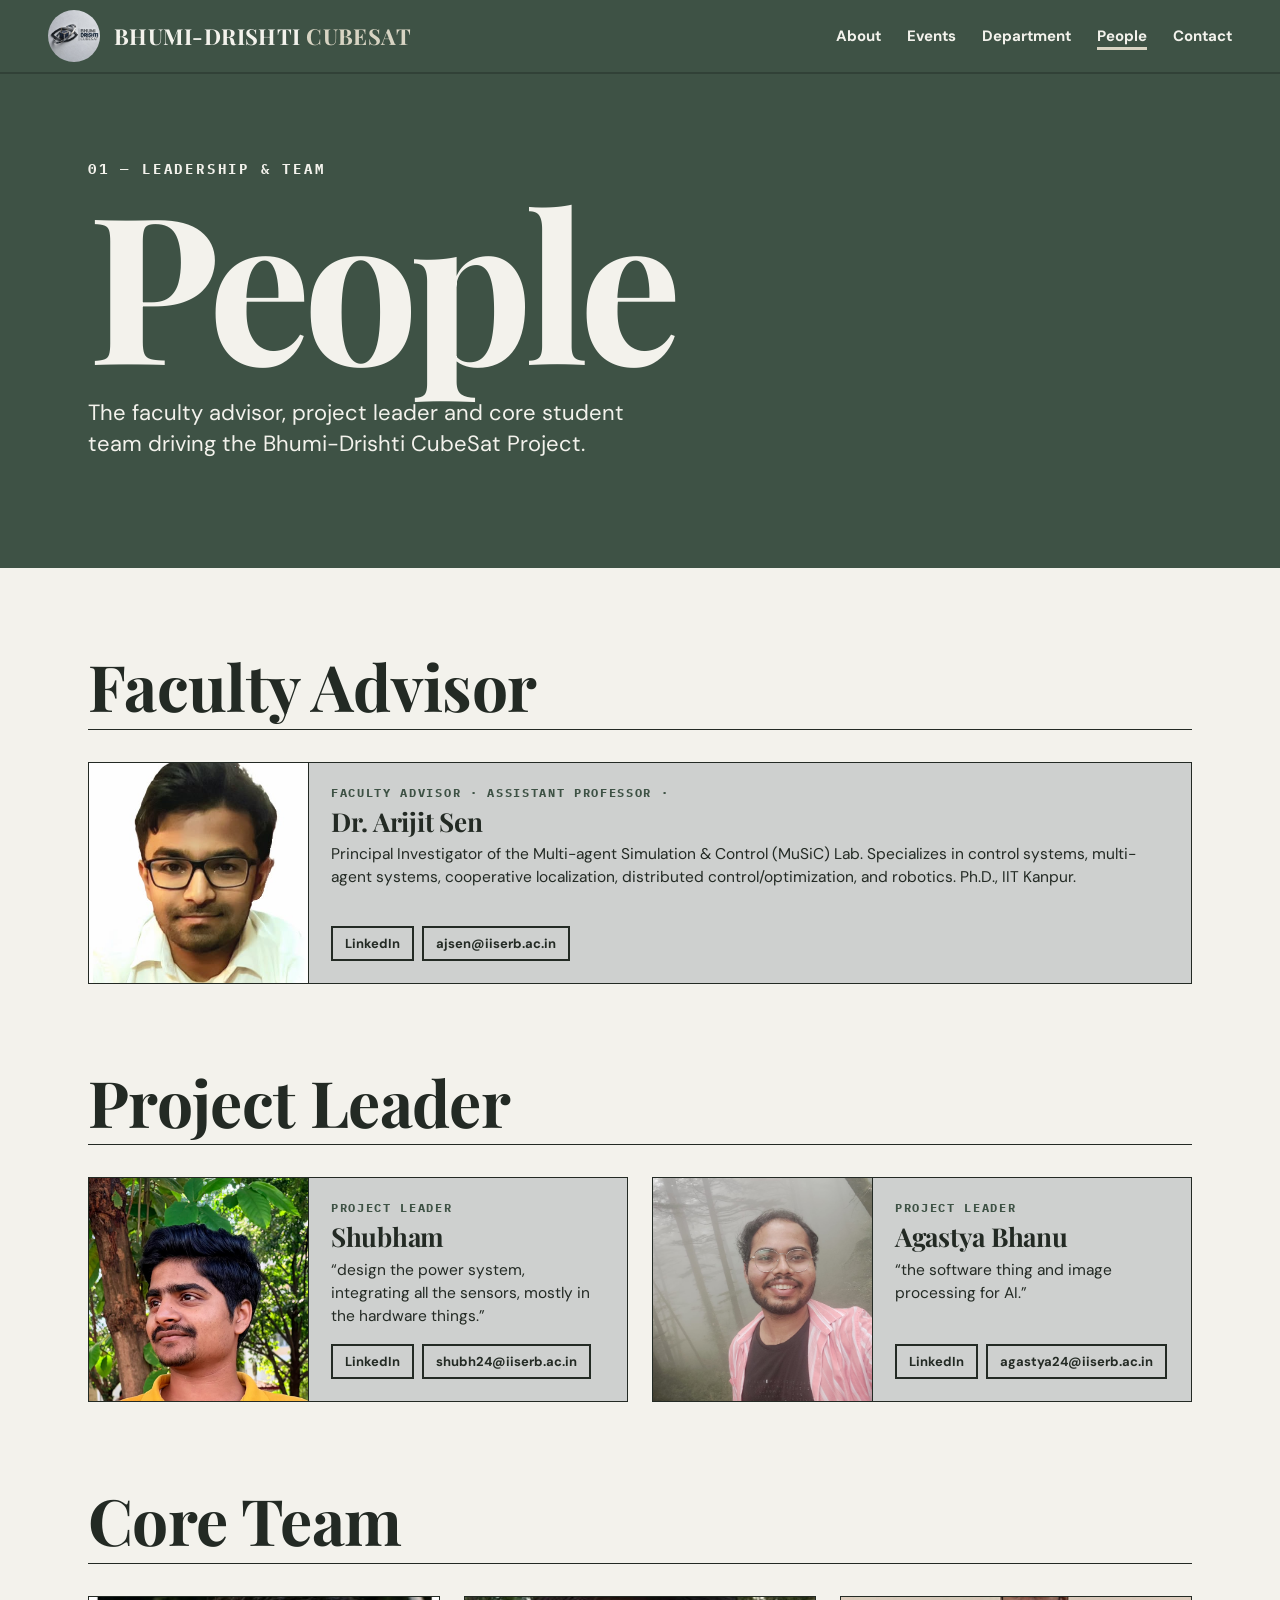
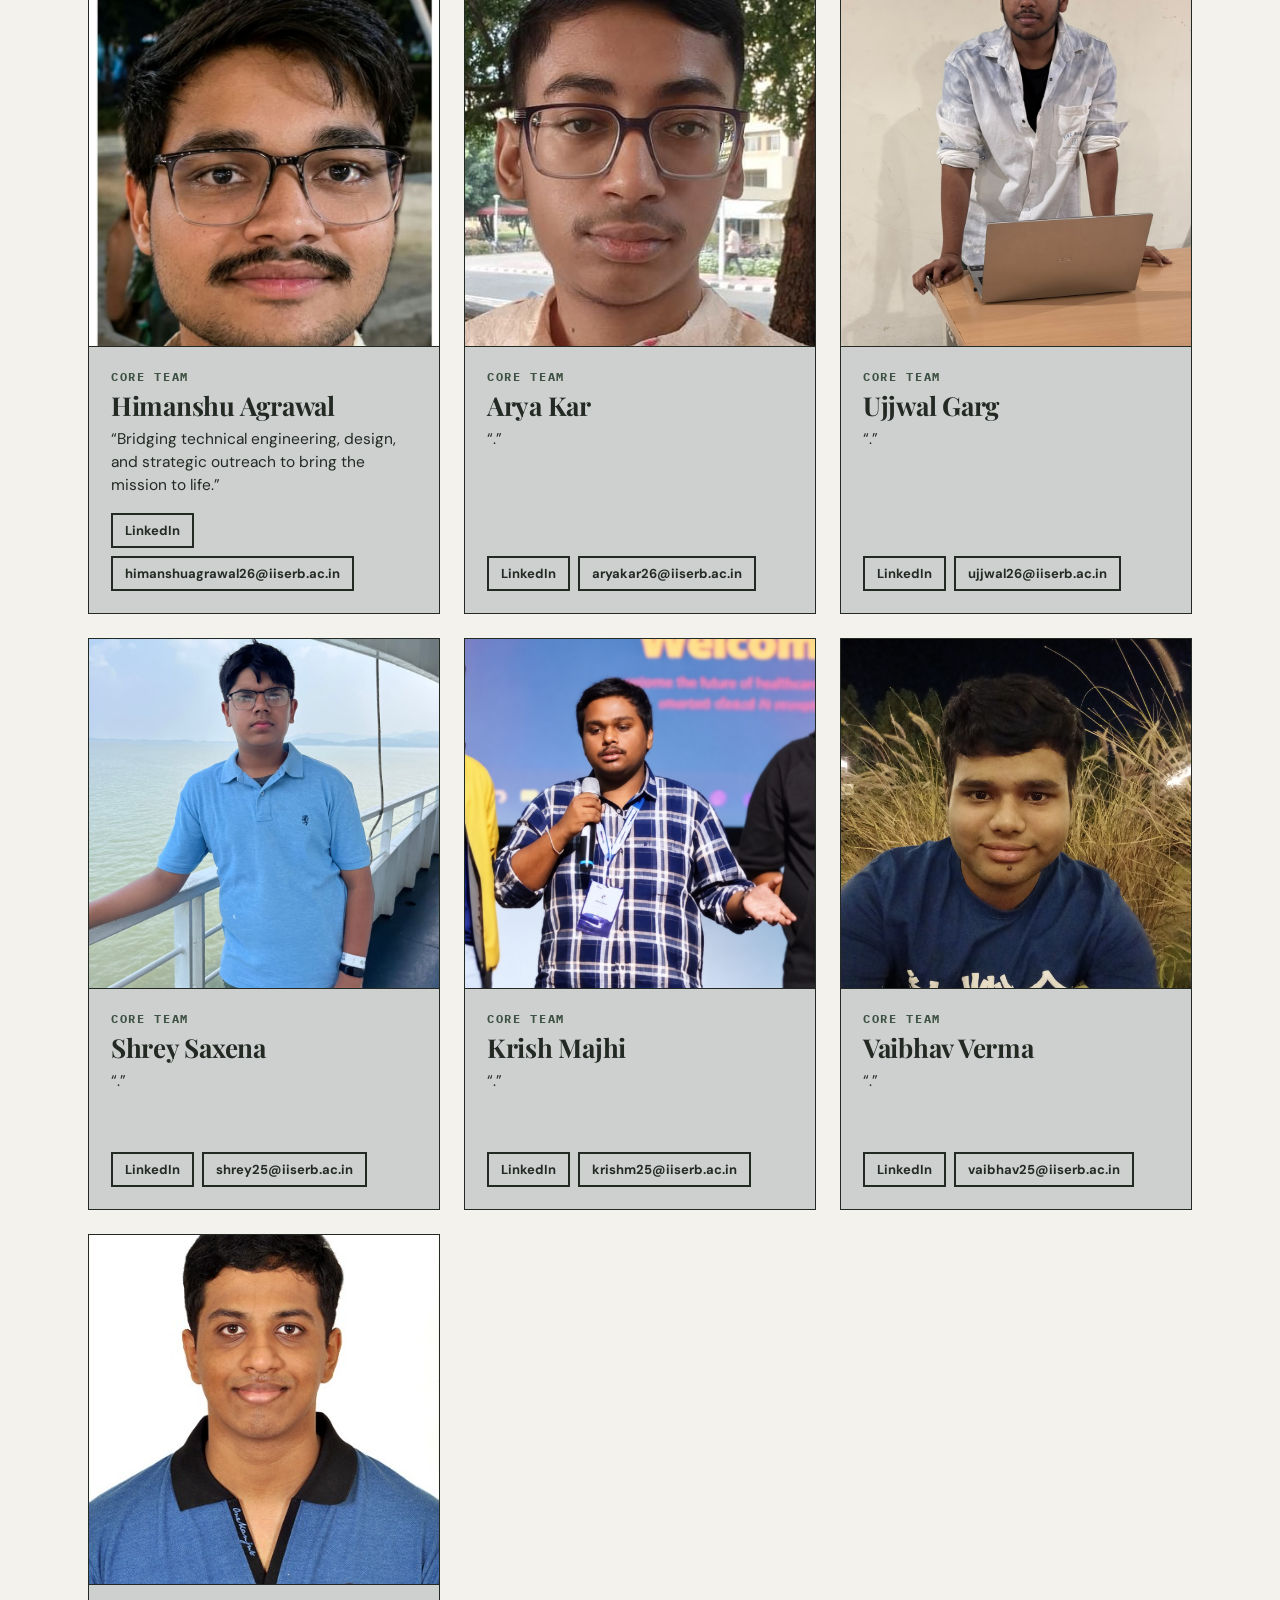
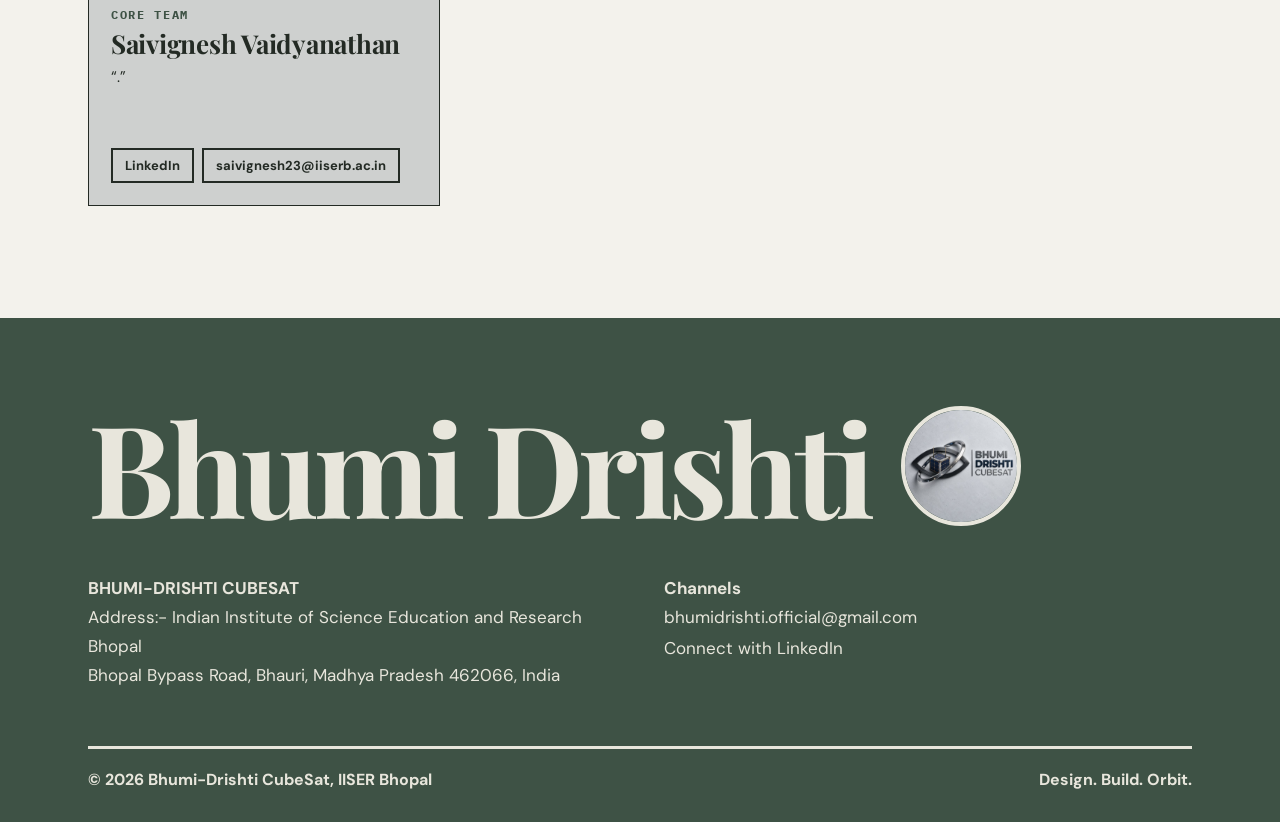
==== commit f76a3301: "Update people.html" ====
--- a/people.html
+++ b/people.html
@@ -32,7 +32,7 @@
   <div class="wrap">
     <div class="rv hello"><div class="big">Bhumi Drishti</div><img src="bhumidrishtilogo.png" alt="Bhumi-Drishti CubeSat logo"></div>
     <div class="cols">
-    <div><strong>BHUMI-DRISHTI CUBESAT</strong><br>Indian Institute of Science Education and Research Bhopal<br>Bhopal Bypass Road, Bhauri, Madhya Pradesh 462066, India</div>
+    <div><strong>BHUMI-DRISHTI CUBESAT</strong><br>Address:- Indian Institute of Science Education and Research Bhopal<br>Bhopal Bypass Road, Bhauri, Madhya Pradesh 462066, India</div>
  <div class="links">
                 <strong>Channels</strong>
                 <a href="bhumidrishti.official@gmail.com">bhumidrishti.official@gmail.com</a>
--- a/style.css
+++ b/style.css
@@ -40,26 +40,132 @@
 .burger.open span:nth-child(3){transform:translateY(-9px) rotate(-45deg)}
 
 /* ===== Hero ===== */
-.hero{background:var(--p);color:var(--pt);position:relative;padding:72px 0 0;overflow:hidden}
-.hero-logo{position:absolute;right:-90px;top:-40px;width:480px;height:480px;border-radius:50%;border:14px solid var(--h);overflow:hidden}
-.hero-logo img{width:100%;height:100%;display:block;animation:spin 40s linear infinite}
-.hero .wrap{position:relative}
-h1{margin-top:12px;font-size:clamp(64px,13vw,184px);line-height:.88;letter-spacing:-.04em}
-.accent{color:var(--a)}
-.h1a{display:inline-block;animation:rise 700ms var(--eo) both}
-.h1a.accent{animation-delay:80ms}
-.lead{max-width:560px;font-size:22px;line-height:1.4;margin:28px 0 36px;animation:rise 700ms var(--eo) 160ms both}
-.hero .btn{animation:rise 700ms var(--eo) 240ms both}
-.btn{display:inline-block;background:var(--a);color:var(--d);font-weight:700;padding:18px 32px;border:var(--bw) solid var(--ink);text-decoration:none;font-size:17px}
-.btn.alt{background:var(--p);color:var(--pt);border-color:var(--a);padding:16px 28px;font-size:15px}
-.chart{position:relative;margin-top:48px;height:220px;display:flex;align-items:flex-end;gap:14px}
-.chart i{flex:1;height:var(--bh);background:var(--h);transform-origin:bottom;animation:grow 800ms var(--eo) both}
-.chart i:nth-child(even){background:var(--a)}
-.chart i:nth-child(2){animation-delay:60ms}.chart i:nth-child(3){animation-delay:120ms}.chart i:nth-child(4){animation-delay:180ms}
-.chart i:nth-child(5){animation-delay:240ms}.chart i:nth-child(6){animation-delay:300ms}.chart i:nth-child(7){animation-delay:360ms}
-.chart svg{position:absolute;inset:0 48px;width:calc(100% - 96px);height:100%}
-.chart path{stroke:#fff;stroke-dasharray:1200;stroke-dashoffset:1200;animation:draw 1800ms var(--eio) 500ms forwards}
-
+.hero {
+    background: var(--p);
+    color: var(--pt);
+    position: relative;
+    padding: 72px 0 0;
+    overflow: hidden;
+}
+
+.hero-logo {
+    position: absolute;
+    right: 20px;
+    top: 50%;
+    transform: translateY(-50%);
+    width: clamp(220px, 25vw, 380px);
+    height: clamp(220px, 25vw, 380px);
+    border-radius: 50%;
+    border: 8px solid var(--h);
+    overflow: hidden;
+    z-index: 1;
+}
+
+.hero-logo img {
+    width: 100%;
+    height: 100%;
+    display: block;
+    object-fit: cover;
+    animation: spin 40s linear infinite;
+}
+
+.hero .wrap {
+    position: relative;
+    z-index: 2;
+}
+
+h1 {
+    margin-top: 12px;
+    font-size: clamp(64px, 13vw, 184px);
+    line-height: .88;
+    letter-spacing: -.04em;
+}
+
+.accent {
+    color: var(--a);
+}
+
+.h1a {
+    display: inline-block;
+    animation: rise 700ms var(--eo) both;
+}
+
+.h1a.accent {
+    animation-delay: 80ms;
+}
+
+.lead {
+    max-width: 560px;
+    font-size: 22px;
+    line-height: 1.4;
+    margin: 28px 0 36px;
+    animation: rise 700ms var(--eo) 160ms both;
+}
+
+.hero .btn {
+    animation: rise 700ms var(--eo) 240ms both;
+}
+
+.btn {
+    display: inline-block;
+    background: var(--a);
+    color: var(--d);
+    font-weight: 700;
+    padding: 18px 32px;
+    border: var(--bw) solid var(--ink);
+    text-decoration: none;
+    font-size: 17px;
+}
+
+.btn.alt {
+    background: var(--p);
+    color: var(--pt);
+    border-color: var(--a);
+    padding: 16px 28px;
+    font-size: 15px;
+}
+
+.chart {
+    position: relative;
+    margin-top: 48px;
+    height: 220px;
+    display: flex;
+    align-items: flex-end;
+    gap: 14px;
+}
+
+.chart i {
+    flex: 1;
+    height: var(--bh);
+    background: var(--h);
+    transform-origin: bottom;
+    animation: grow 800ms var(--eo) both;
+}
+
+.chart i:nth-child(even) {
+    background: var(--a);
+}
+
+.chart i:nth-child(2) { animation-delay: 60ms; }
+.chart i:nth-child(3) { animation-delay: 120ms; }
+.chart i:nth-child(4) { animation-delay: 180ms; }
+.chart i:nth-child(5) { animation-delay: 240ms; }
+.chart i:nth-child(6) { animation-delay: 300ms; }
+.chart i:nth-child(7) { animation-delay: 360ms; }
+
+.chart svg {
+    position: absolute;
+    inset: 0 48px;
+    width: calc(100% - 96px);
+    height: 100%;
+}
+
+.chart path {
+    stroke: #fff;
+    stroke-dasharray: 1200;
+    stroke-dashoffset: 1200;
+    animation: draw 1800ms var(--eio) 500ms forwards;
+}
 /* ===== About ===== */
 .about{display:flex;flex-wrap:wrap;gap:56px}
 .about>div{flex:1 1 360px}
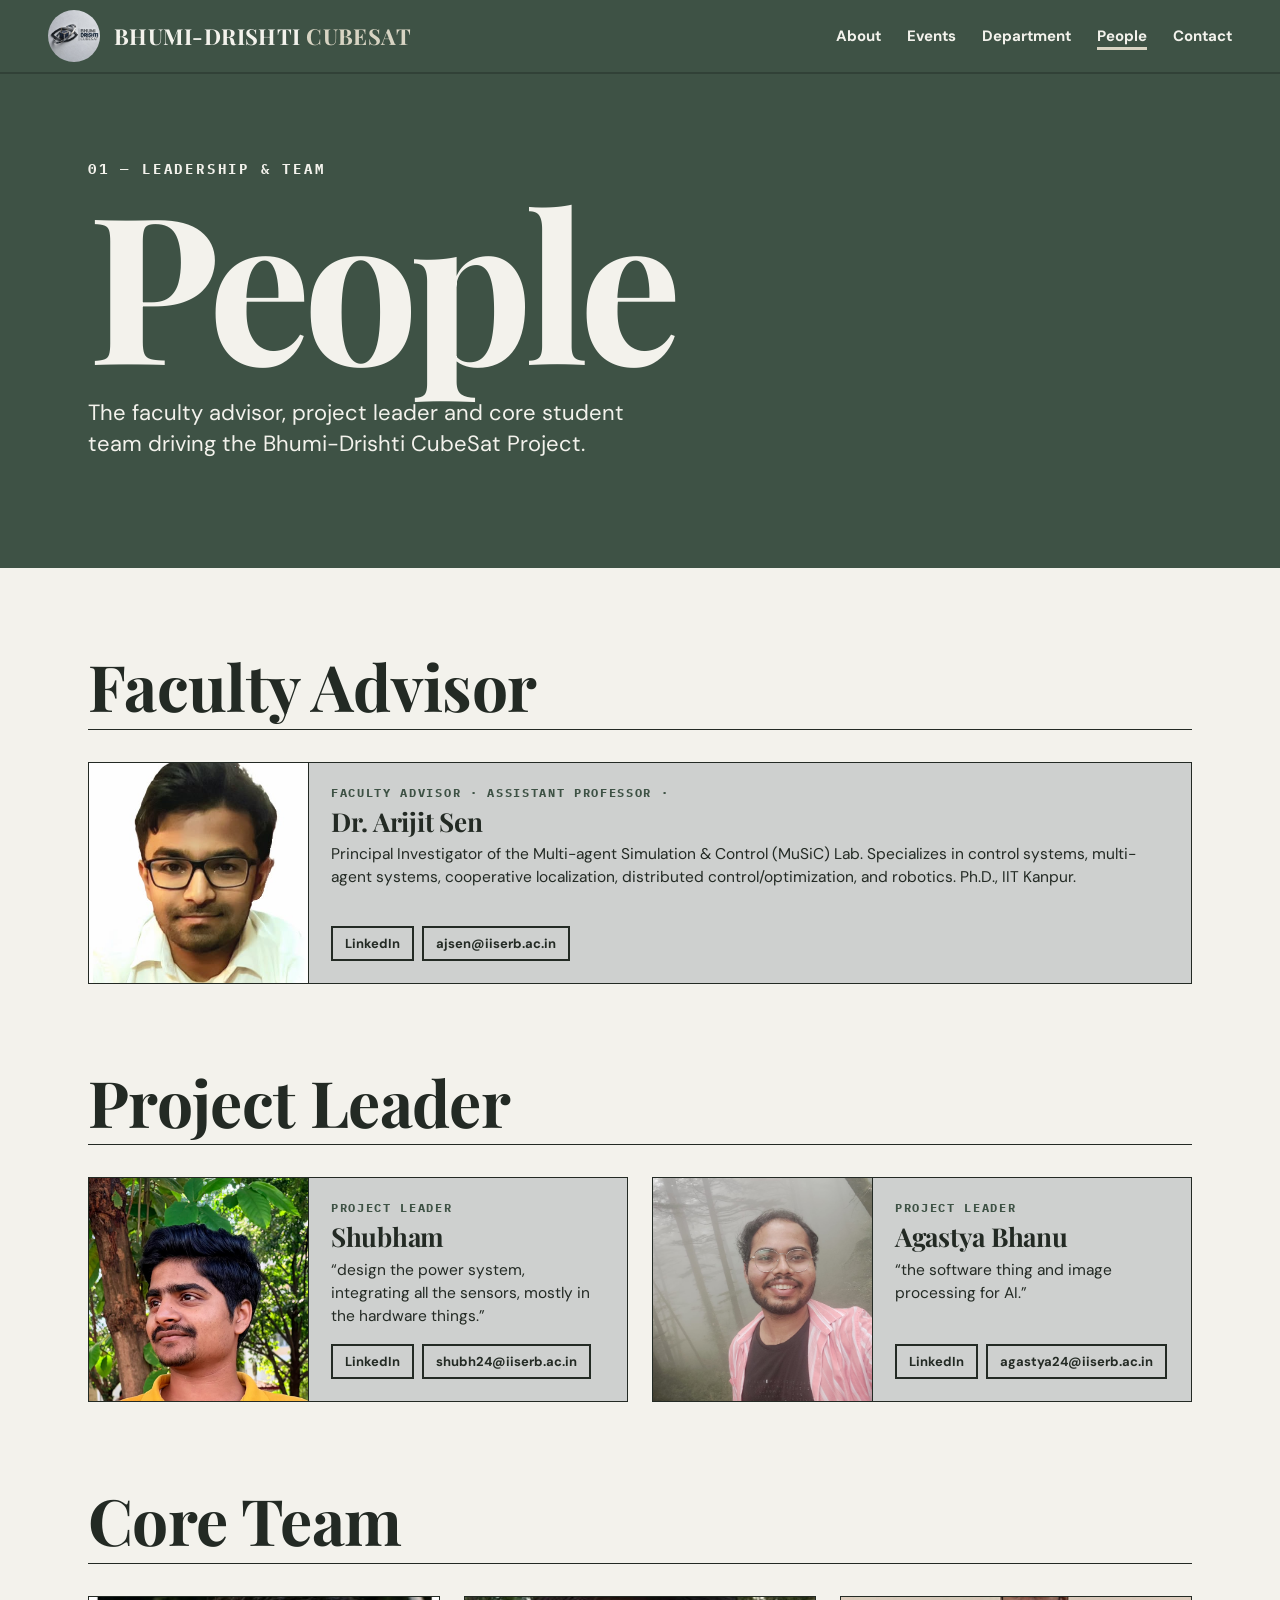
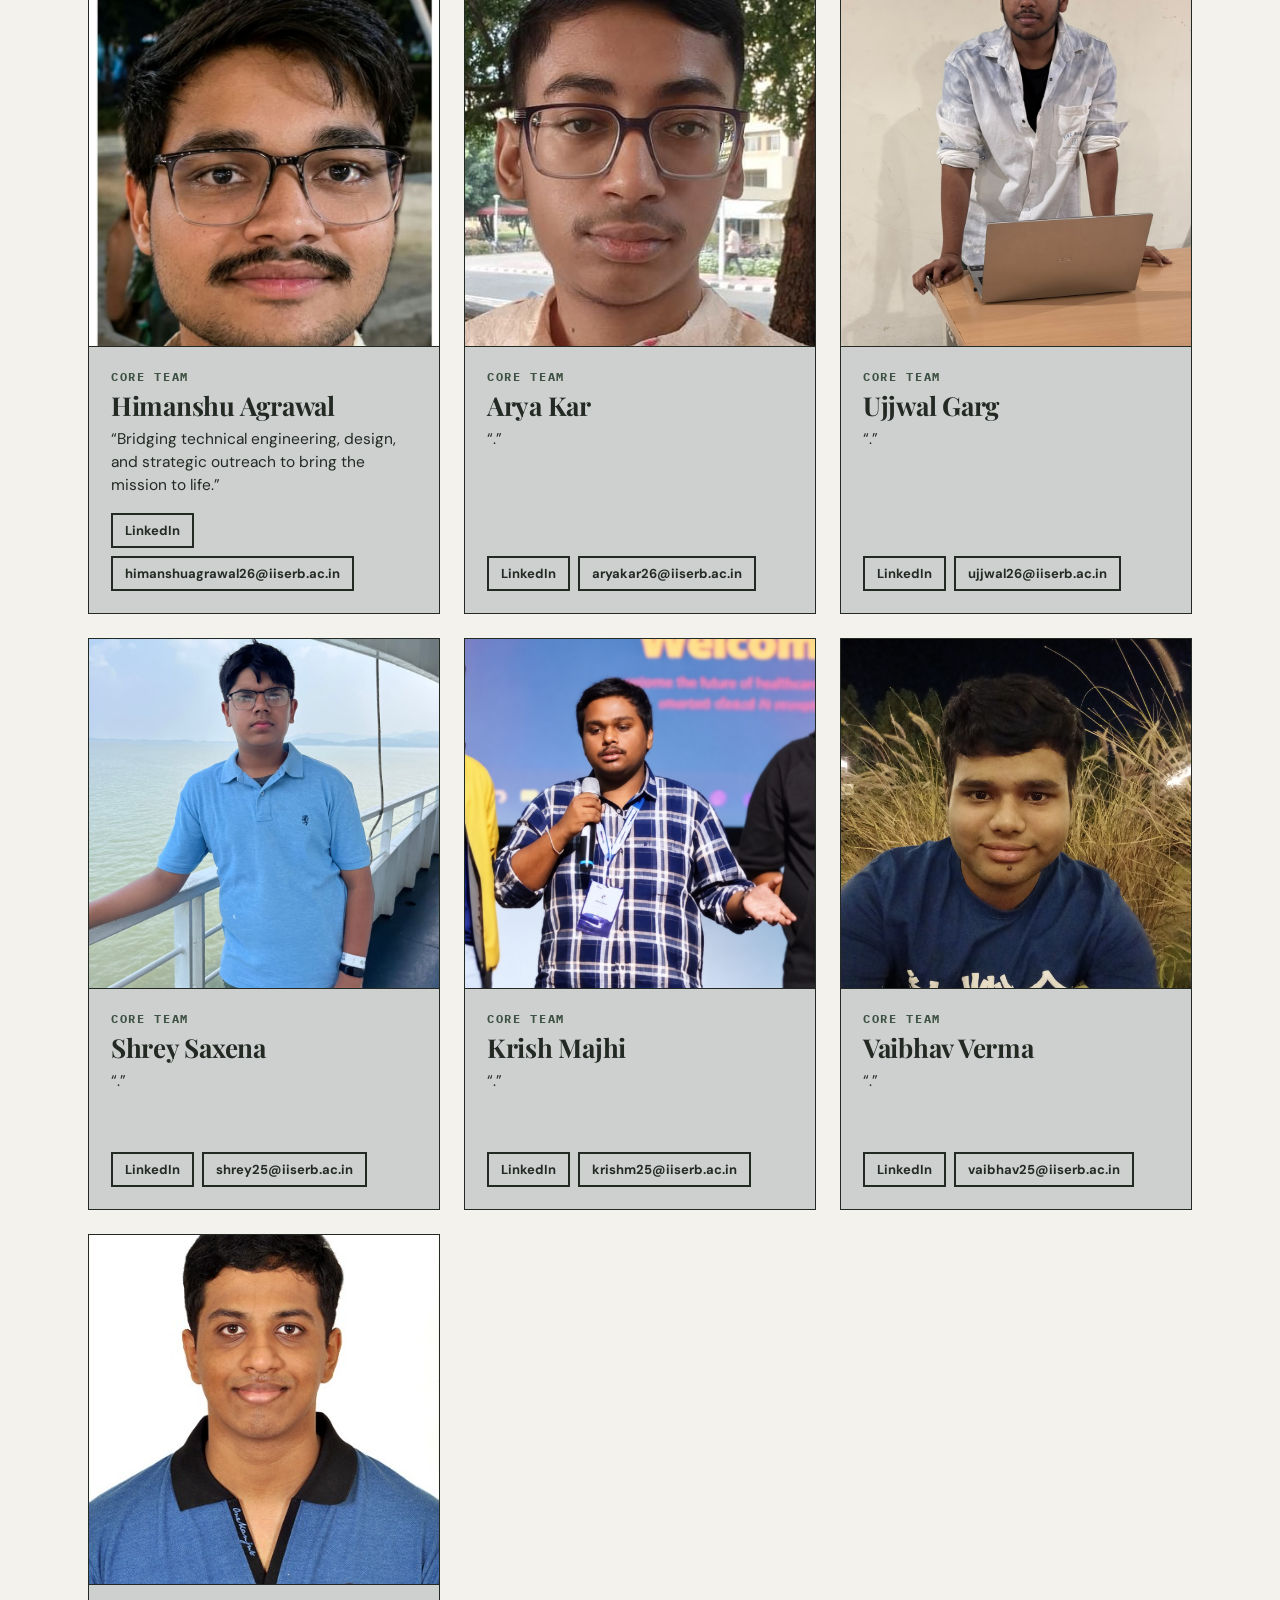
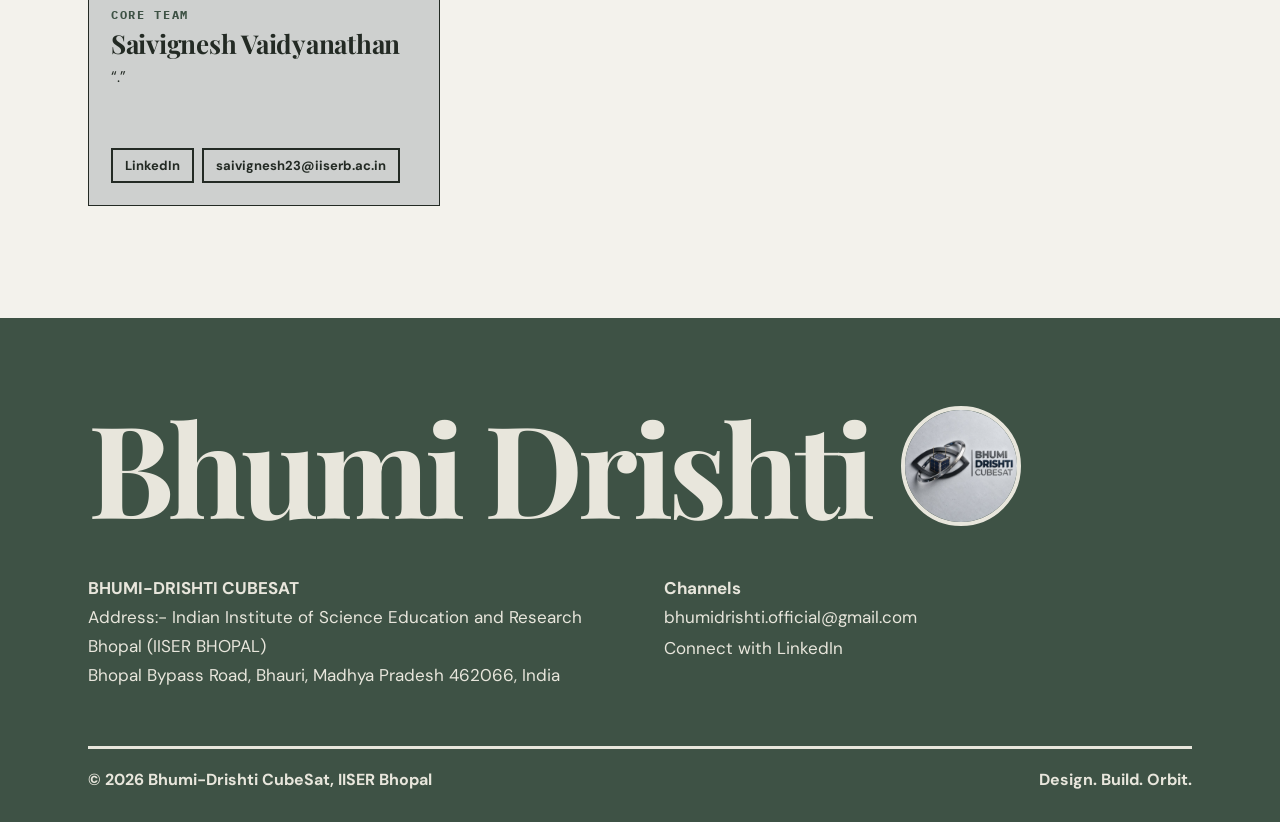
==== commit c5473be9: "Update address details for Bhumi Drishti CubeSat" ====
--- a/people.html
+++ b/people.html
@@ -32,7 +32,7 @@
   <div class="wrap">
     <div class="rv hello"><div class="big">Bhumi Drishti</div><img src="bhumidrishtilogo.png" alt="Bhumi-Drishti CubeSat logo"></div>
     <div class="cols">
-    <div><strong>BHUMI-DRISHTI CUBESAT</strong><br>Address:- Indian Institute of Science Education and Research Bhopal<br>Bhopal Bypass Road, Bhauri, Madhya Pradesh 462066, India</div>
+    <div><strong>BHUMI-DRISHTI CUBESAT</strong><br>Address:- Indian Institute of Science Education and Research Bhopal (IISER BHOPAL)<br>Bhopal Bypass Road, Bhauri, Madhya Pradesh 462066, India</div>
  <div class="links">
                 <strong>Channels</strong>
                 <a href="bhumidrishti.official@gmail.com">bhumidrishti.official@gmail.com</a>
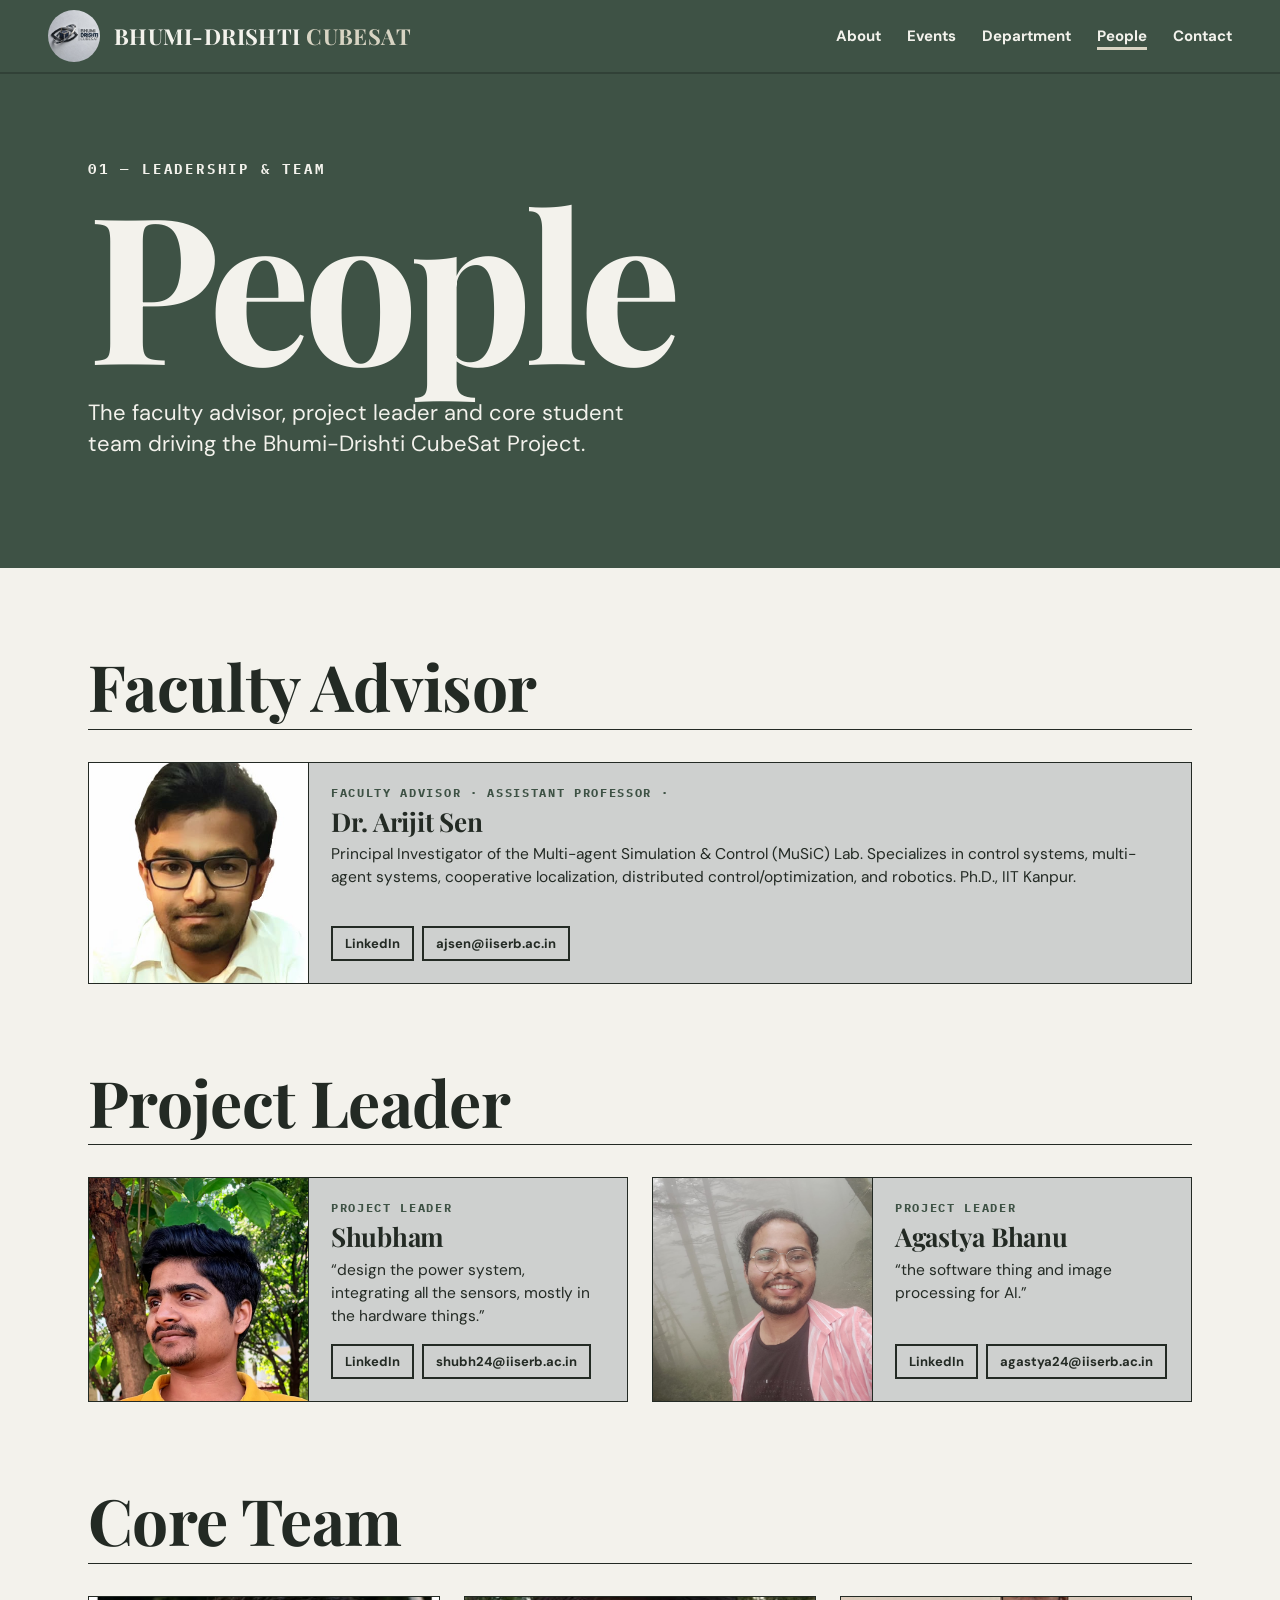
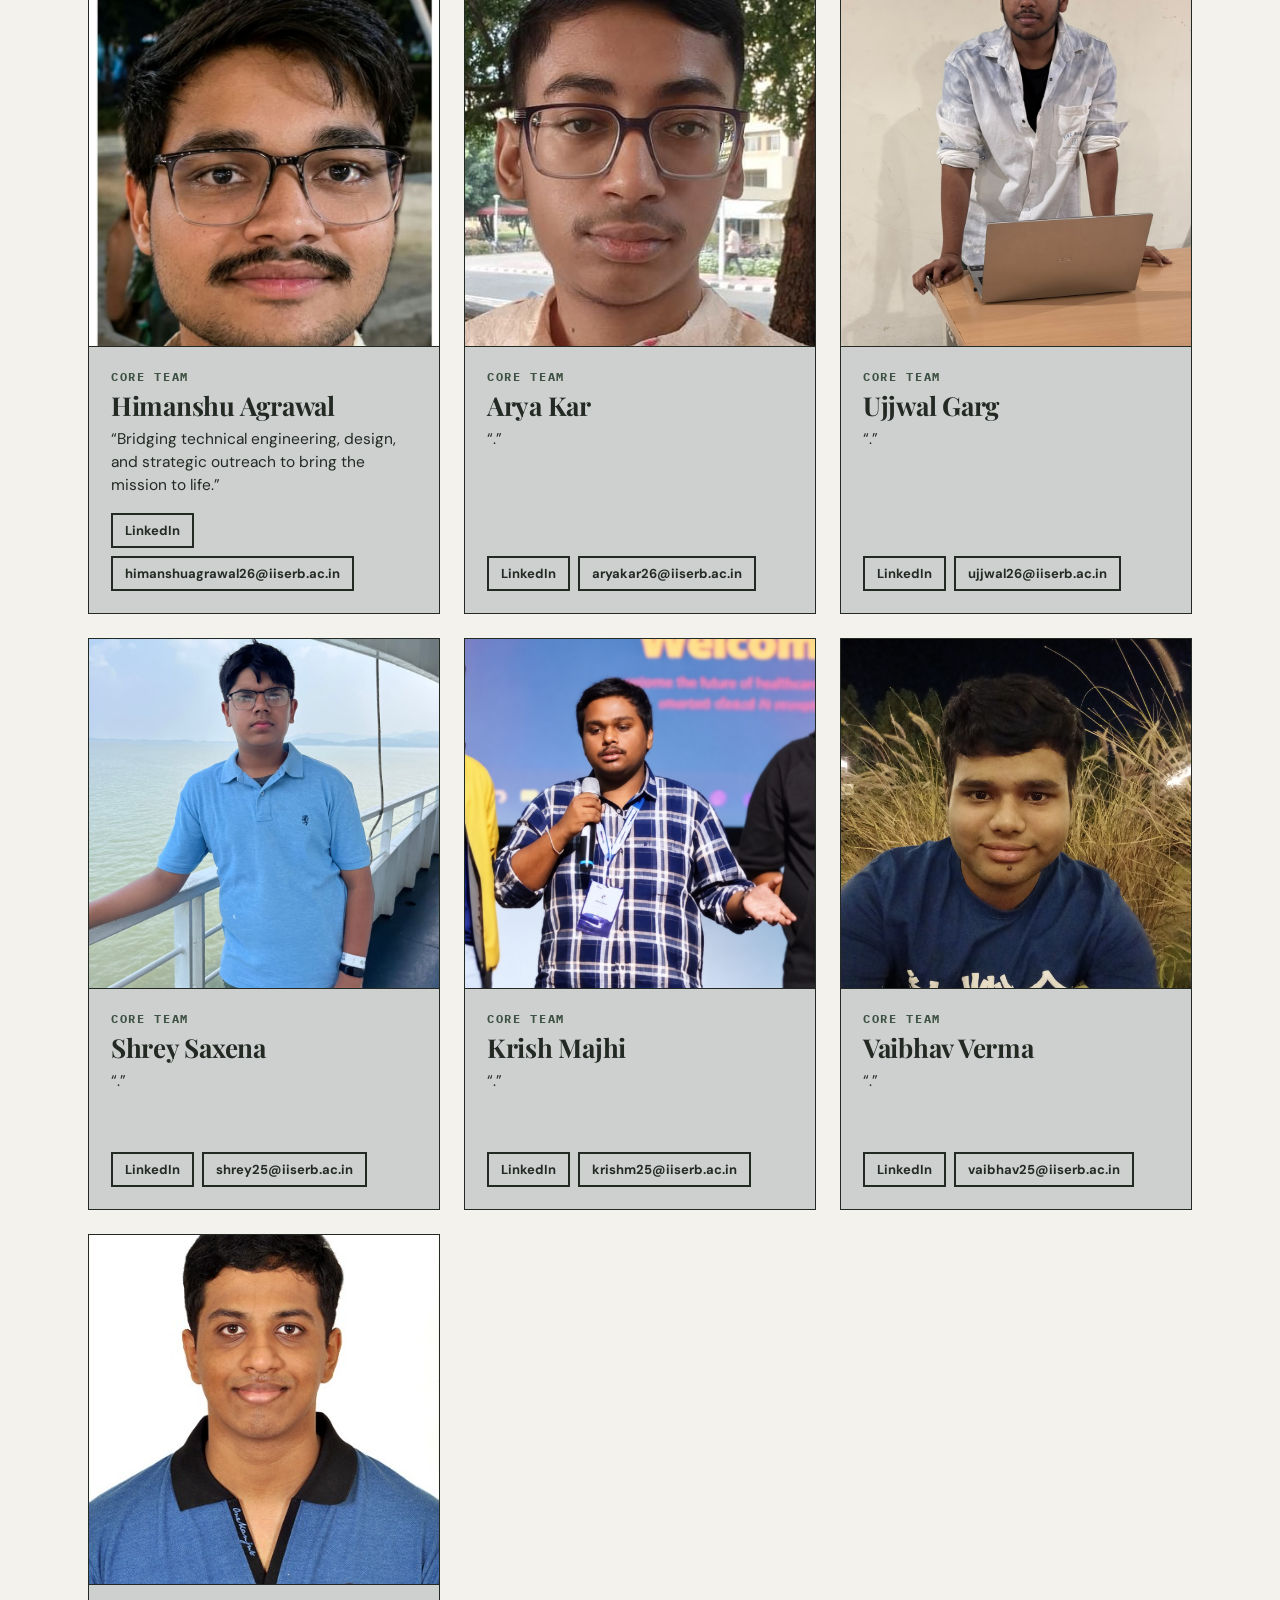
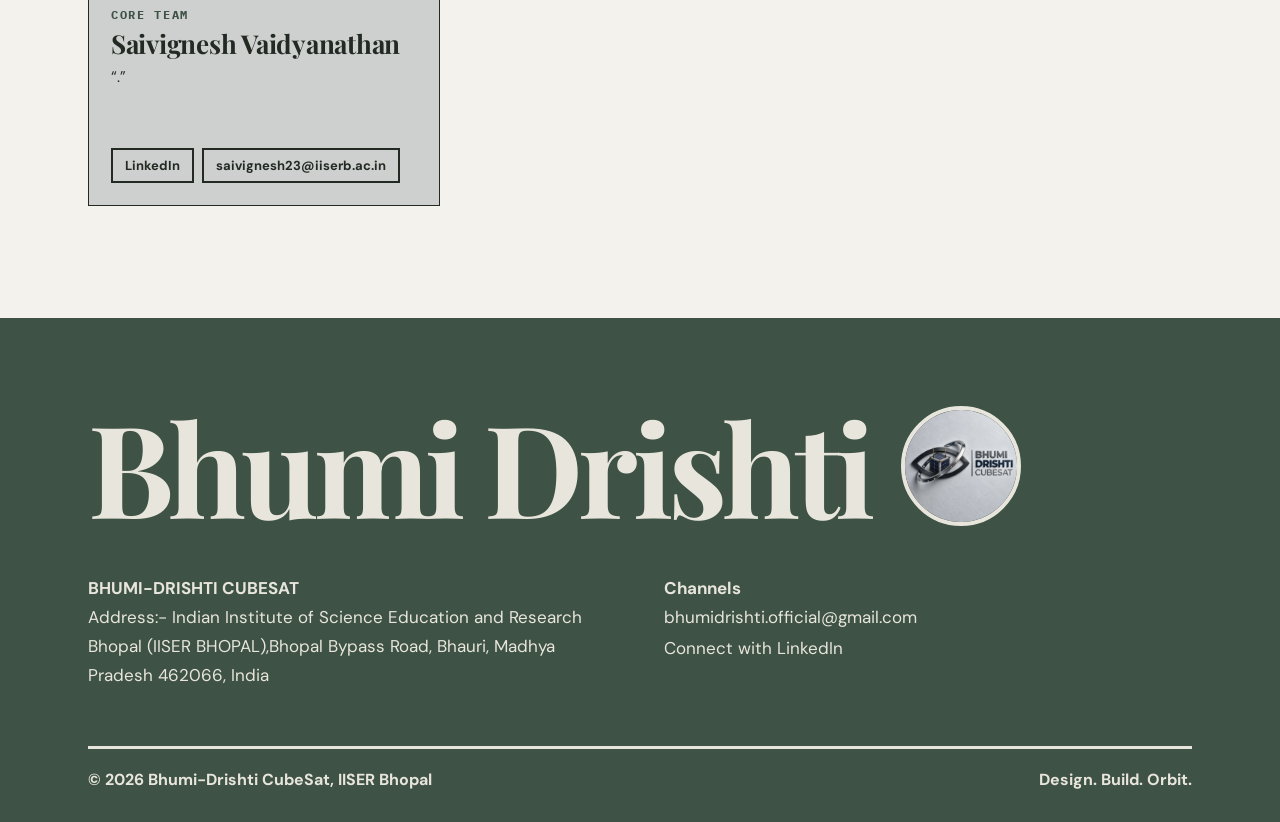
==== commit 0505de0c: "Fix address formatting in footer section Updated address formatting for clarity." ====
--- a/people.html
+++ b/people.html
@@ -32,7 +32,7 @@
   <div class="wrap">
     <div class="rv hello"><div class="big">Bhumi Drishti</div><img src="bhumidrishtilogo.png" alt="Bhumi-Drishti CubeSat logo"></div>
     <div class="cols">
-    <div><strong>BHUMI-DRISHTI CUBESAT</strong><br>Address:- Indian Institute of Science Education and Research Bhopal (IISER BHOPAL)<br>Bhopal Bypass Road, Bhauri, Madhya Pradesh 462066, India</div>
+    <div><strong>BHUMI-DRISHTI CUBESAT</strong><br>Address:- Indian Institute of Science Education and Research Bhopal (IISER BHOPAL),Bhopal Bypass Road, Bhauri, Madhya Pradesh 462066, India</div>
  <div class="links">
                 <strong>Channels</strong>
                 <a href="bhumidrishti.official@gmail.com">bhumidrishti.official@gmail.com</a>
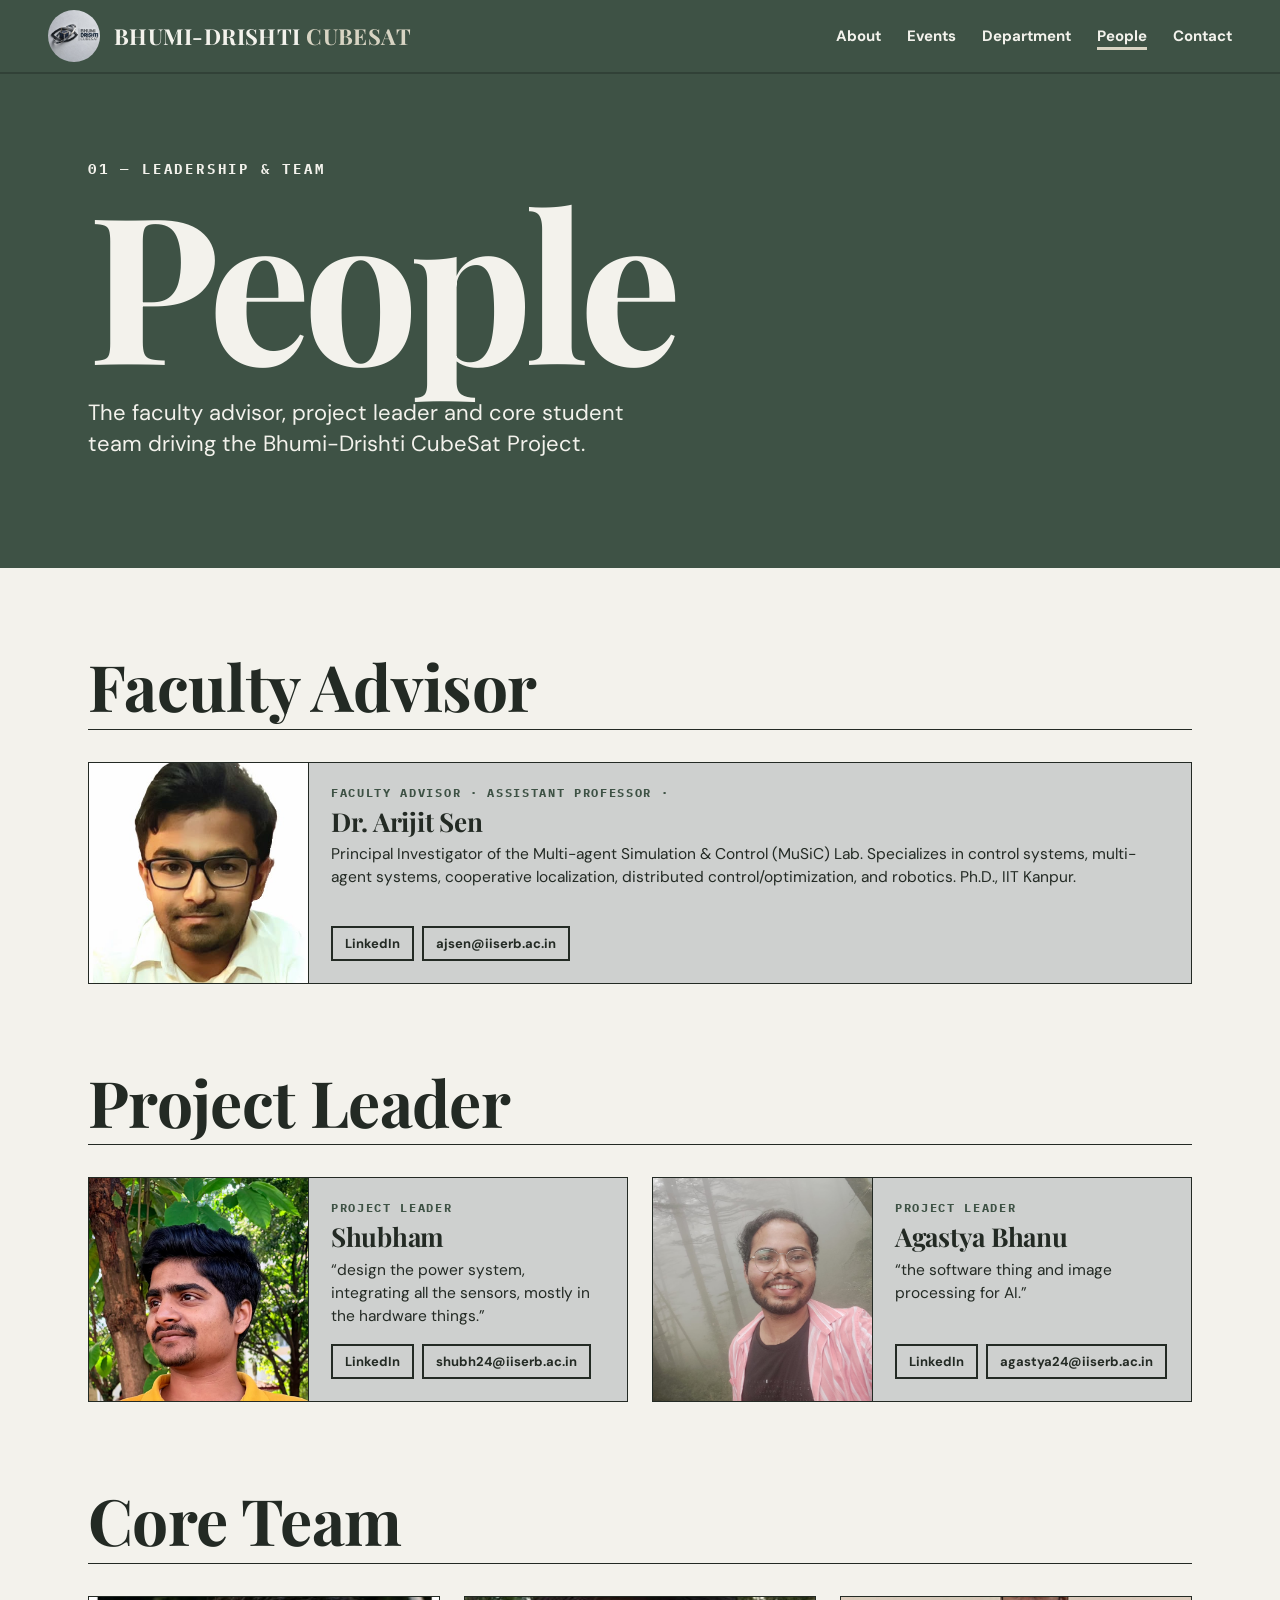
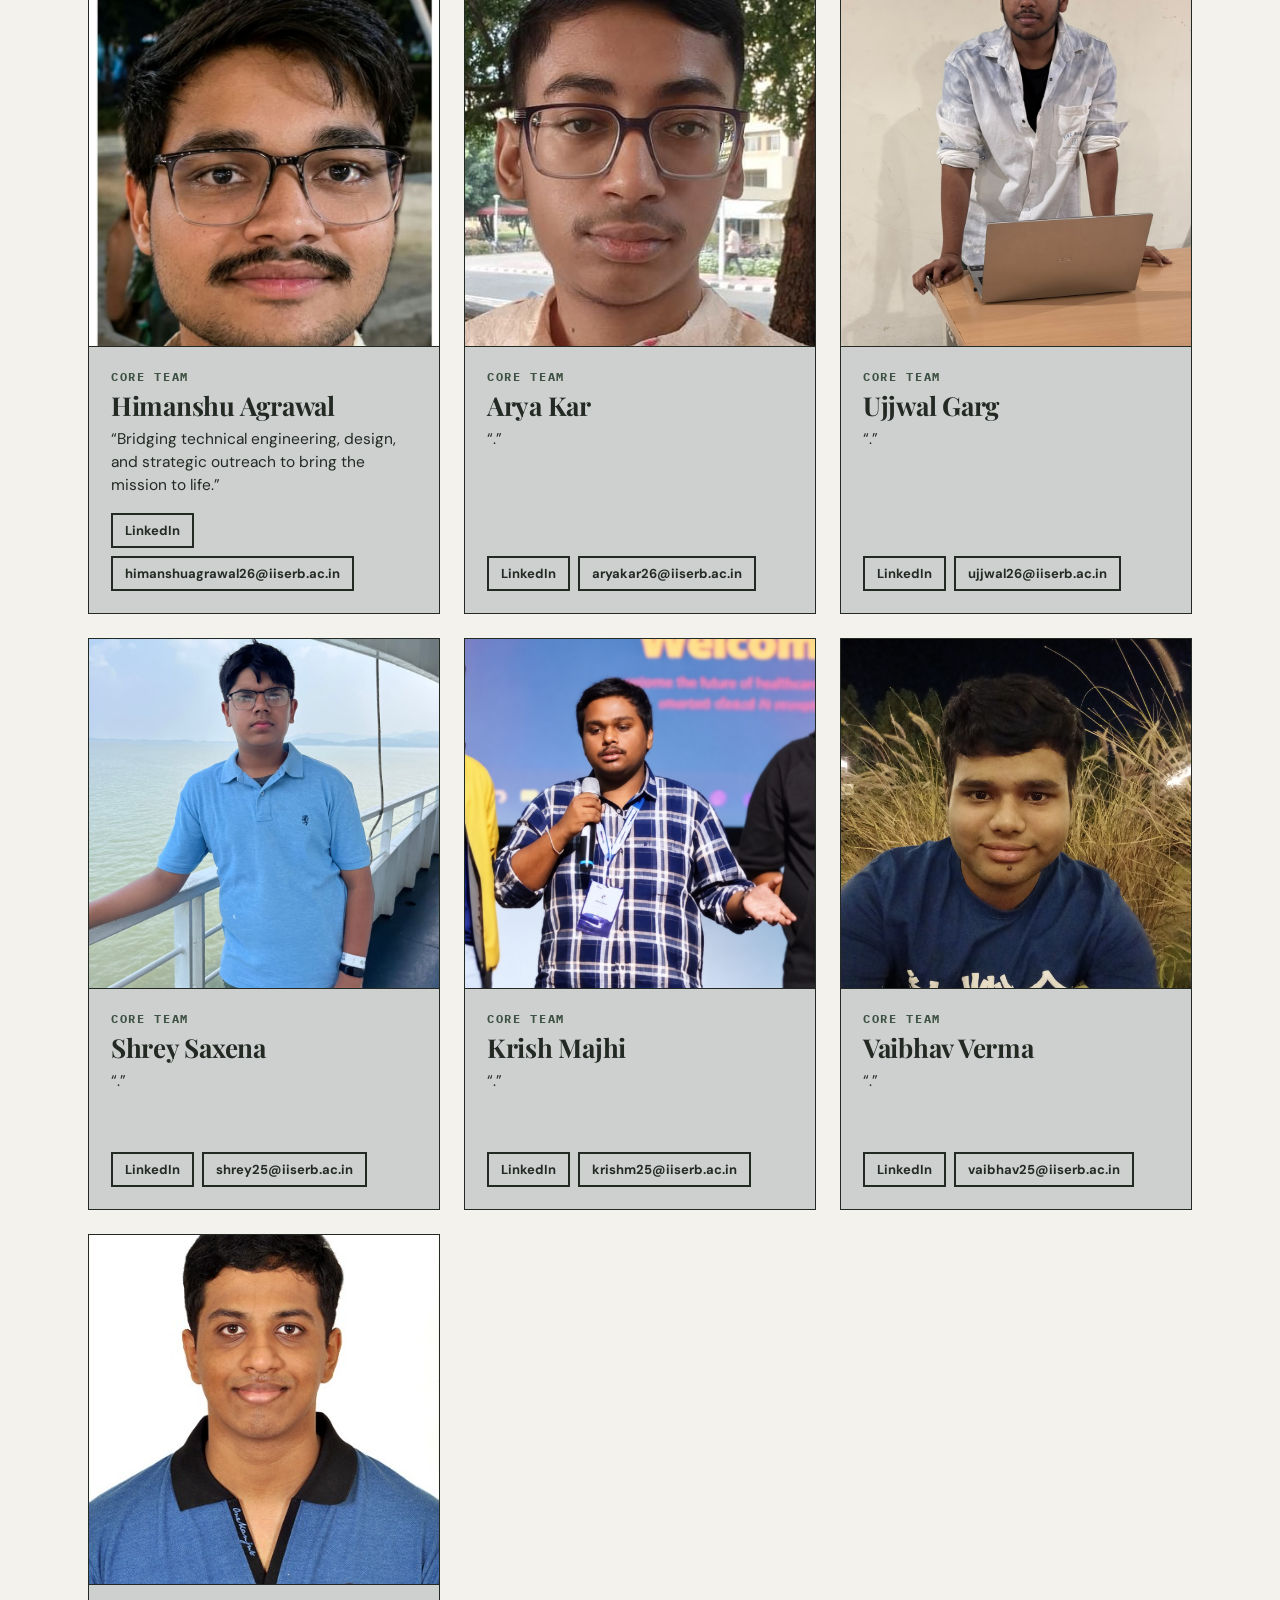
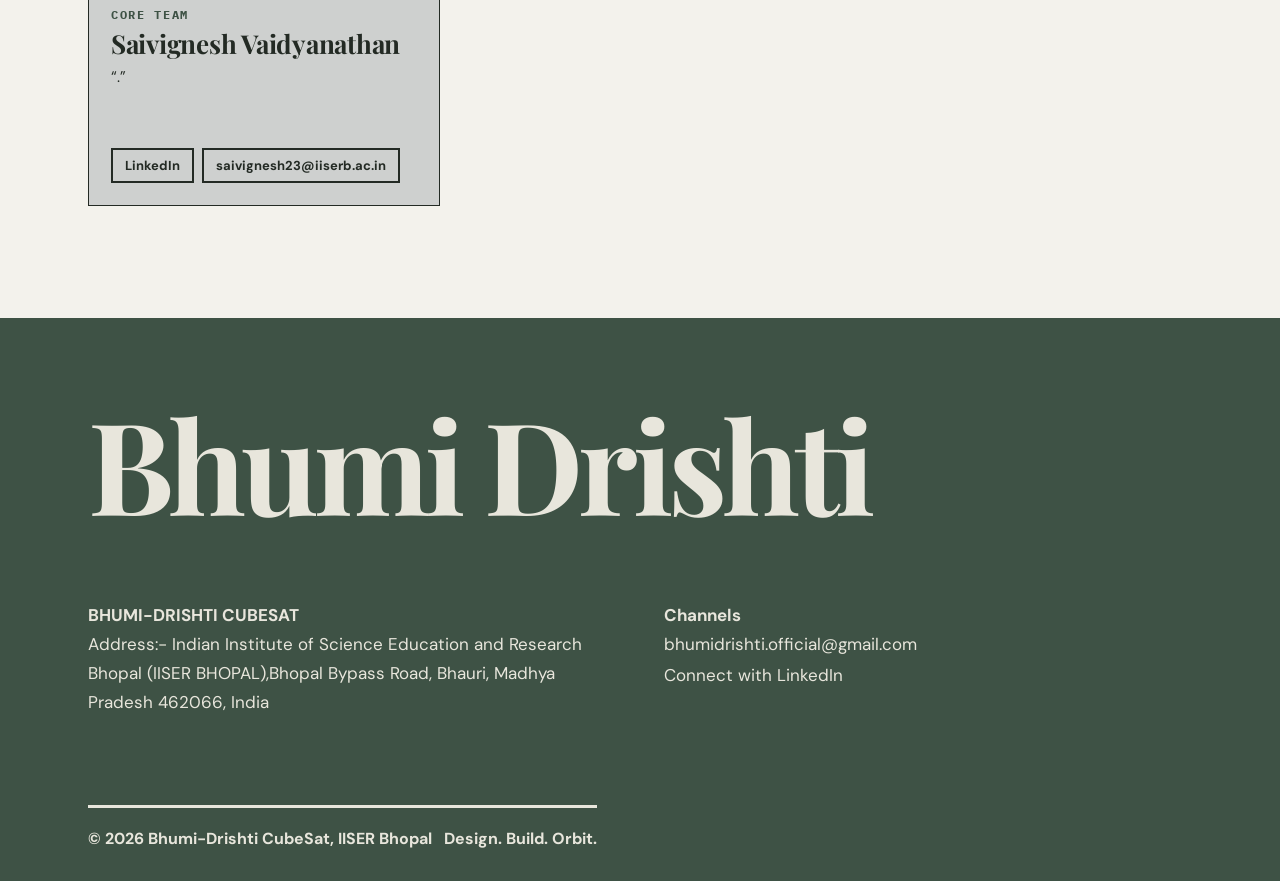
==== commit d2b199af: "Update team member details and footer section" ====
--- a/people.html
+++ b/people.html
@@ -30,7 +30,7 @@
 </main>
 <footer id="contact" class="foot">
   <div class="wrap">
-    <div class="rv hello"><div class="big">Bhumi Drishti</div><img src="bhumidrishtilogo.png" alt="Bhumi-Drishti CubeSat logo"></div>
+    <div class="rv hello"><div class="big">Bhumi Drishti</div>
     <div class="cols">
     <div><strong>BHUMI-DRISHTI CUBESAT</strong><br>Address:- Indian Institute of Science Education and Research Bhopal (IISER BHOPAL),Bhopal Bypass Road, Bhauri, Madhya Pradesh 462066, India</div>
  <div class="links">
--- a/style.css
+++ b/style.css
@@ -61,12 +61,8 @@
     z-index: 1;
 }
 
-.hero-logo img {
-    width: 100%;
-    height: 100%;
-    display: block;
-    object-fit: cover;
-    animation: spin 40s linear infinite;
+.hero-logo {
+  display: none;
 }
 
 .hero .wrap {
@@ -287,3 +283,10 @@
   .card:hover,.pcard:hover,.btn:hover{transform:none}
   .card:hover::before,.pcard:hover::before{transform:none}
 }
+
+/* Keep main hero top section dark green */
+main#ttp, 
+.band-dark {
+  background-color: #12261e;
+  color: #ffffff;
+}
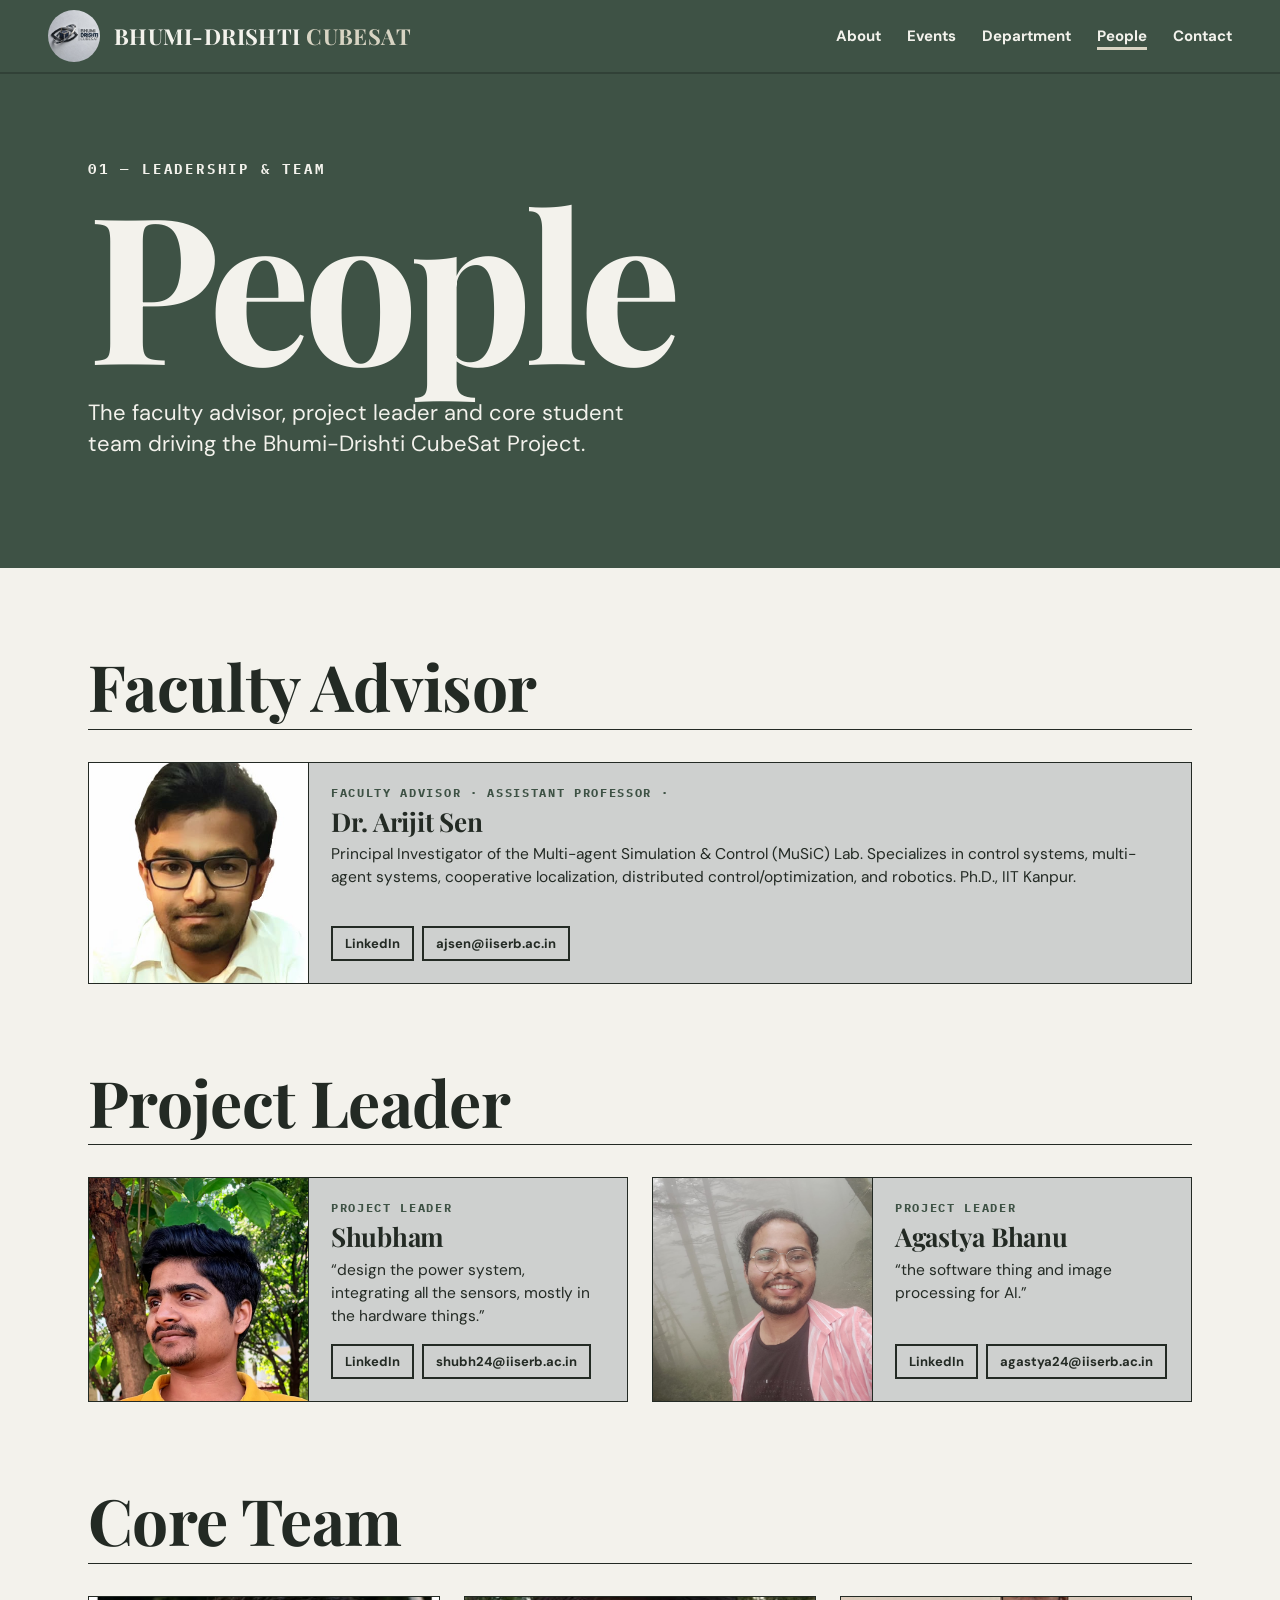
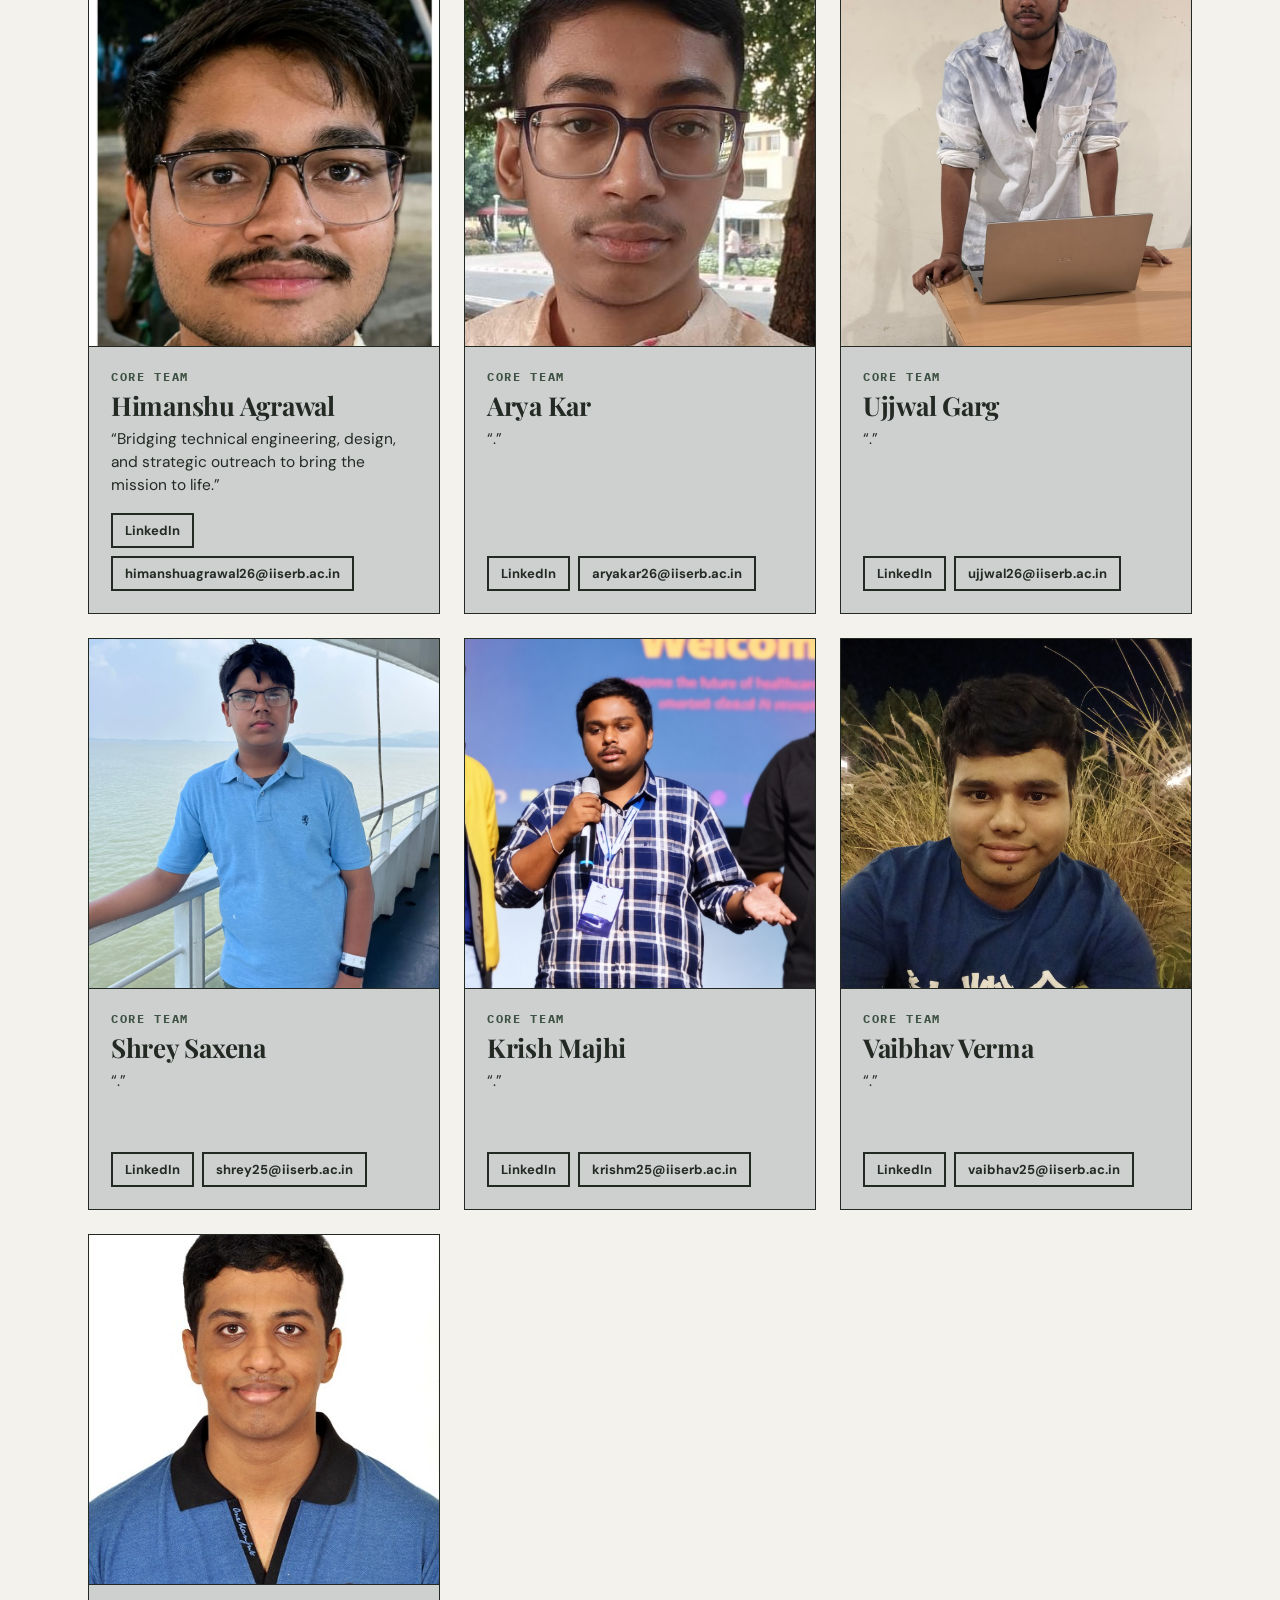
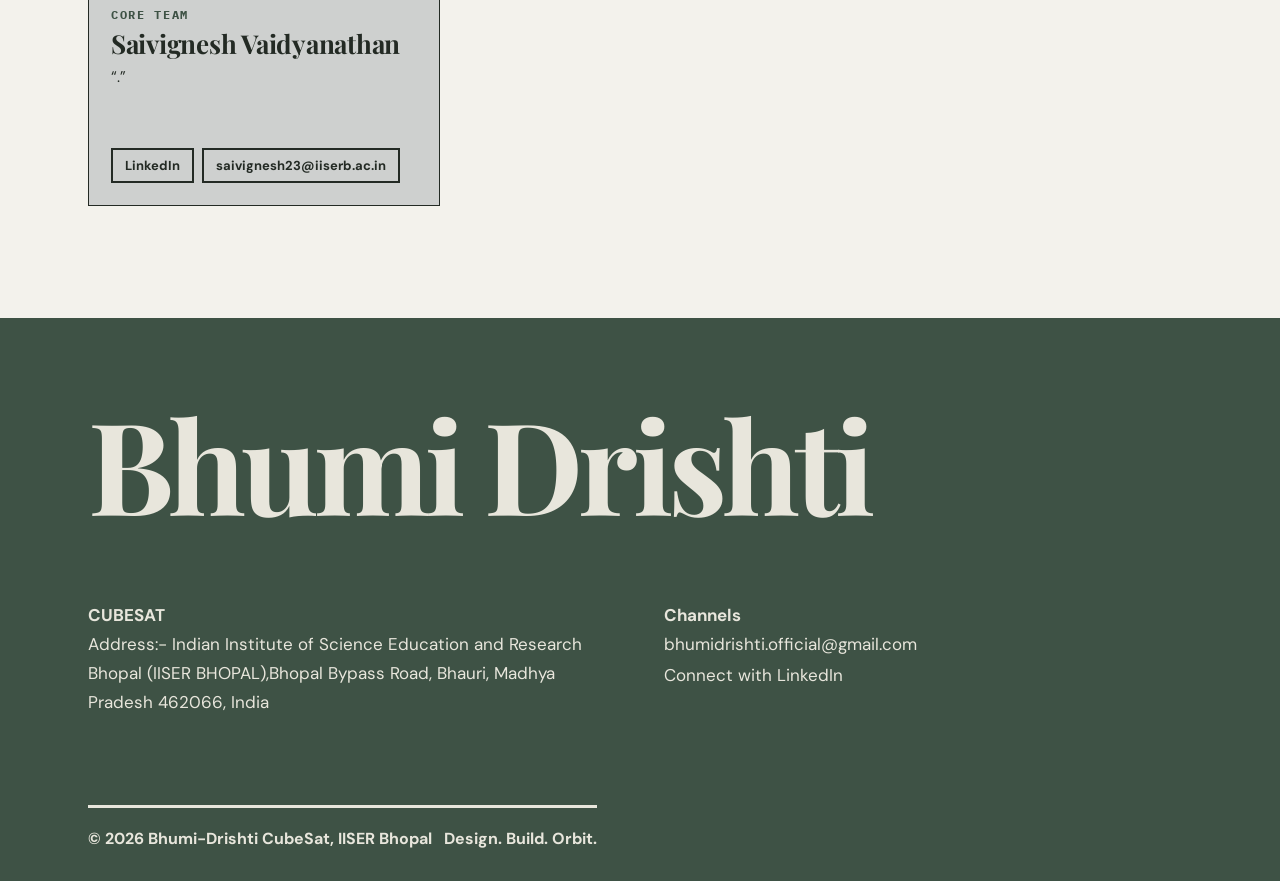
==== commit 09436a3f: "Change title from 'BHUMI-DRISHTI CUBESAT' to 'CUBESAT'" ====
--- a/people.html
+++ b/people.html
@@ -32,7 +32,7 @@
   <div class="wrap">
     <div class="rv hello"><div class="big">Bhumi Drishti</div>
     <div class="cols">
-    <div><strong>BHUMI-DRISHTI CUBESAT</strong><br>Address:- Indian Institute of Science Education and Research Bhopal (IISER BHOPAL),Bhopal Bypass Road, Bhauri, Madhya Pradesh 462066, India</div>
+    <div><strong>CUBESAT</strong><br>Address:- Indian Institute of Science Education and Research Bhopal (IISER BHOPAL),Bhopal Bypass Road, Bhauri, Madhya Pradesh 462066, India</div>
  <div class="links">
                 <strong>Channels</strong>
                 <a href="bhumidrishti.official@gmail.com">bhumidrishti.official@gmail.com</a>
